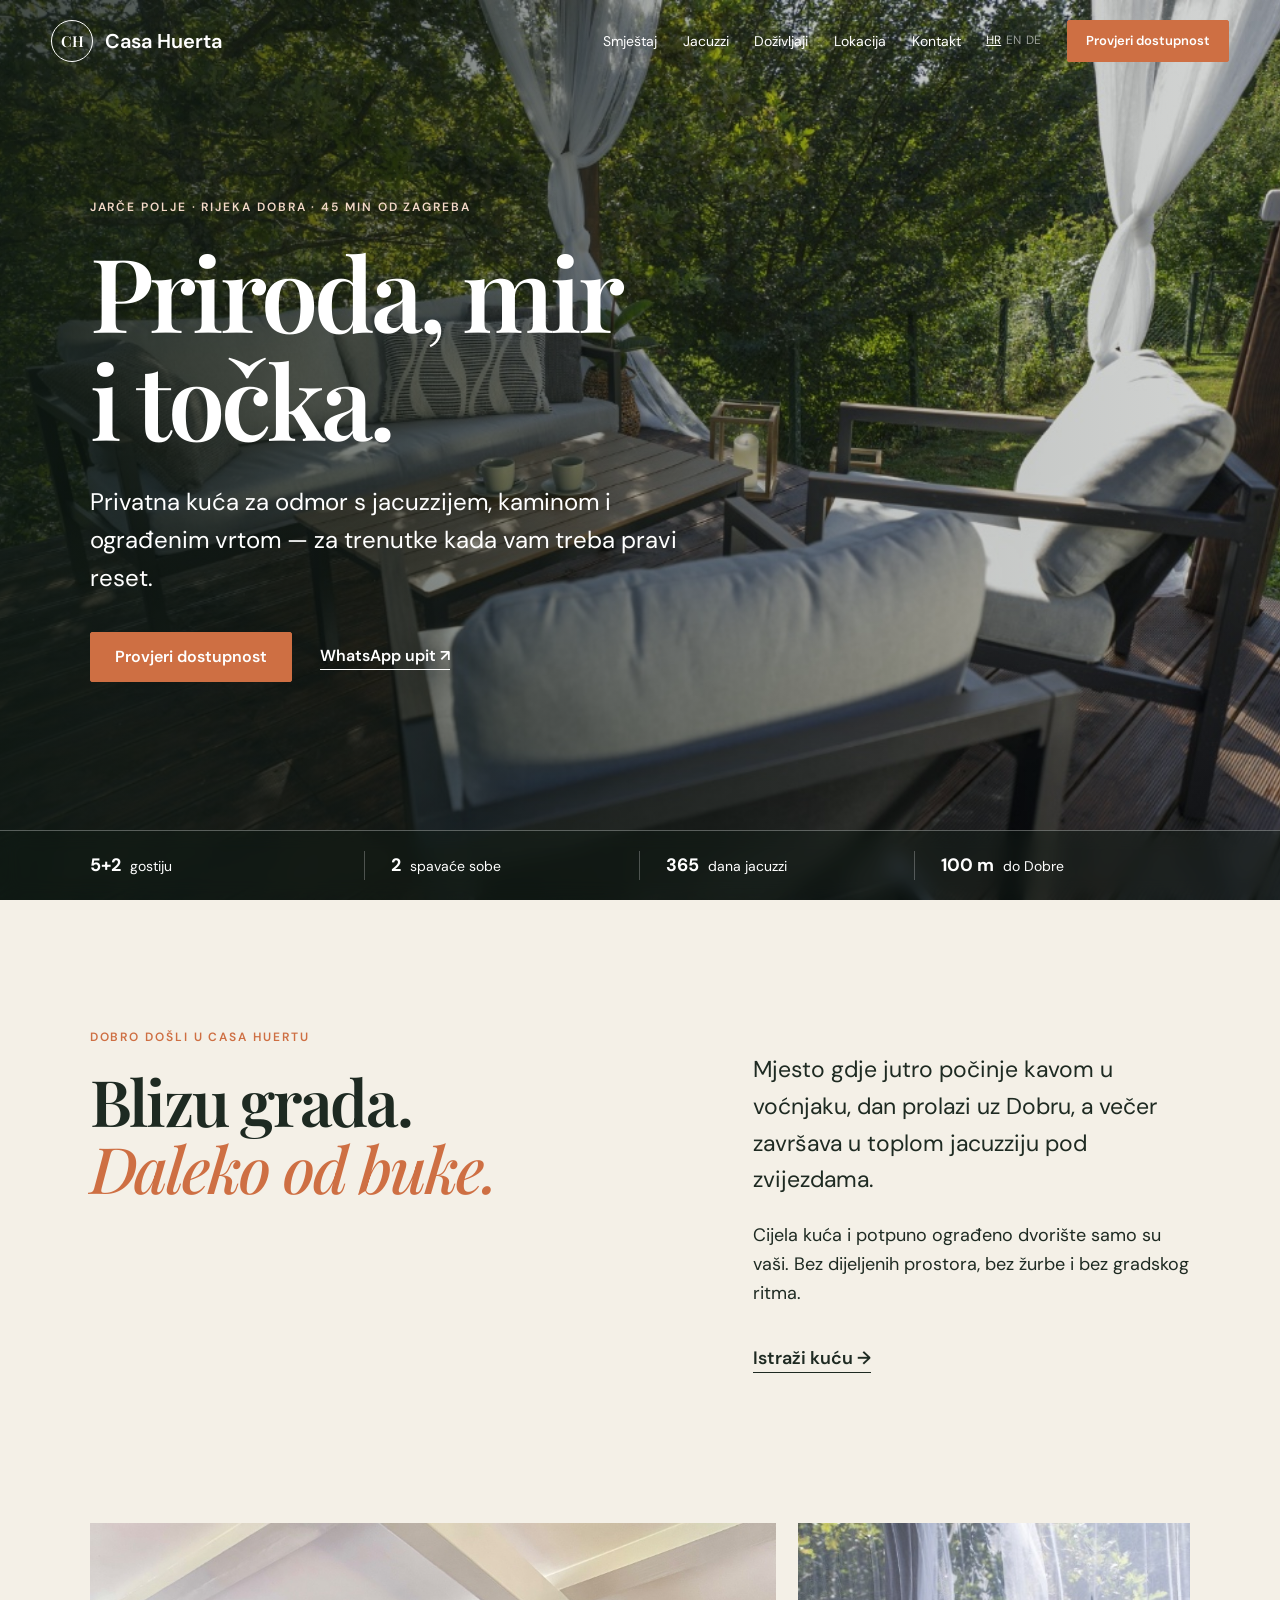
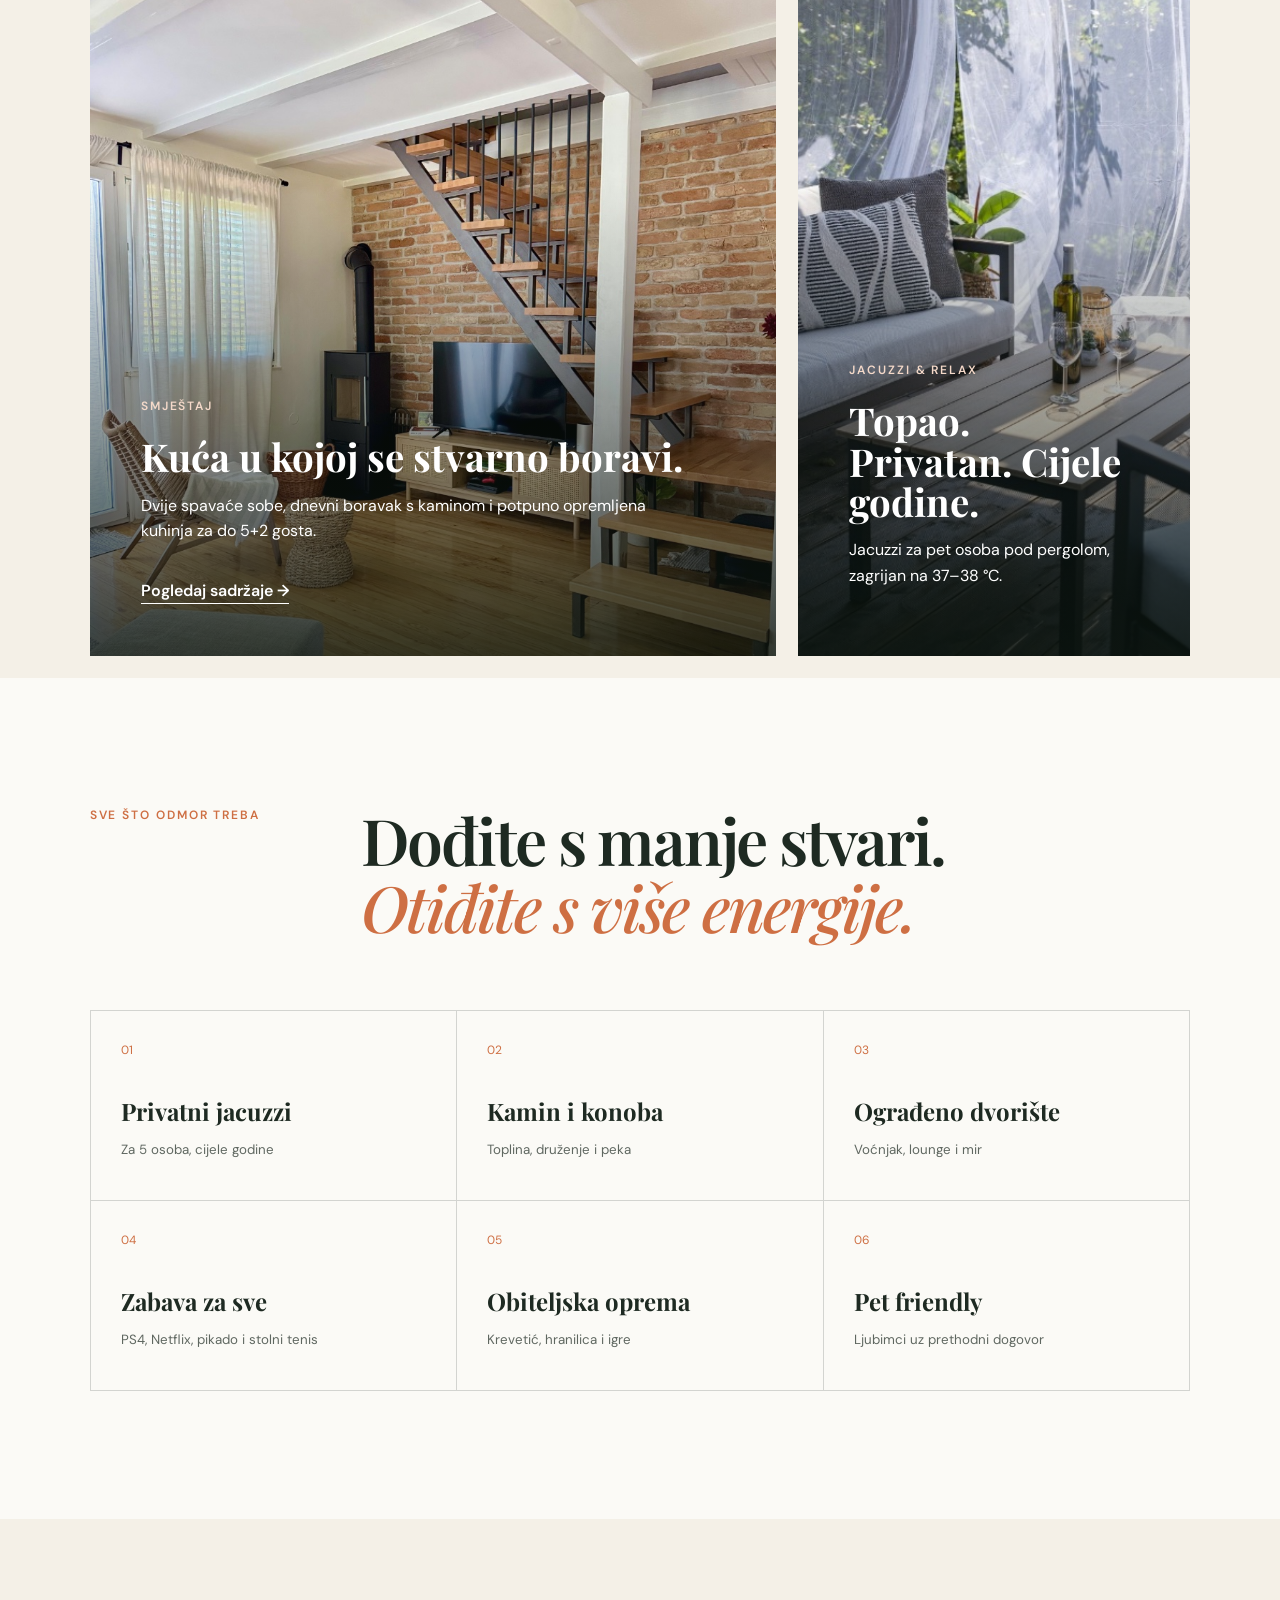
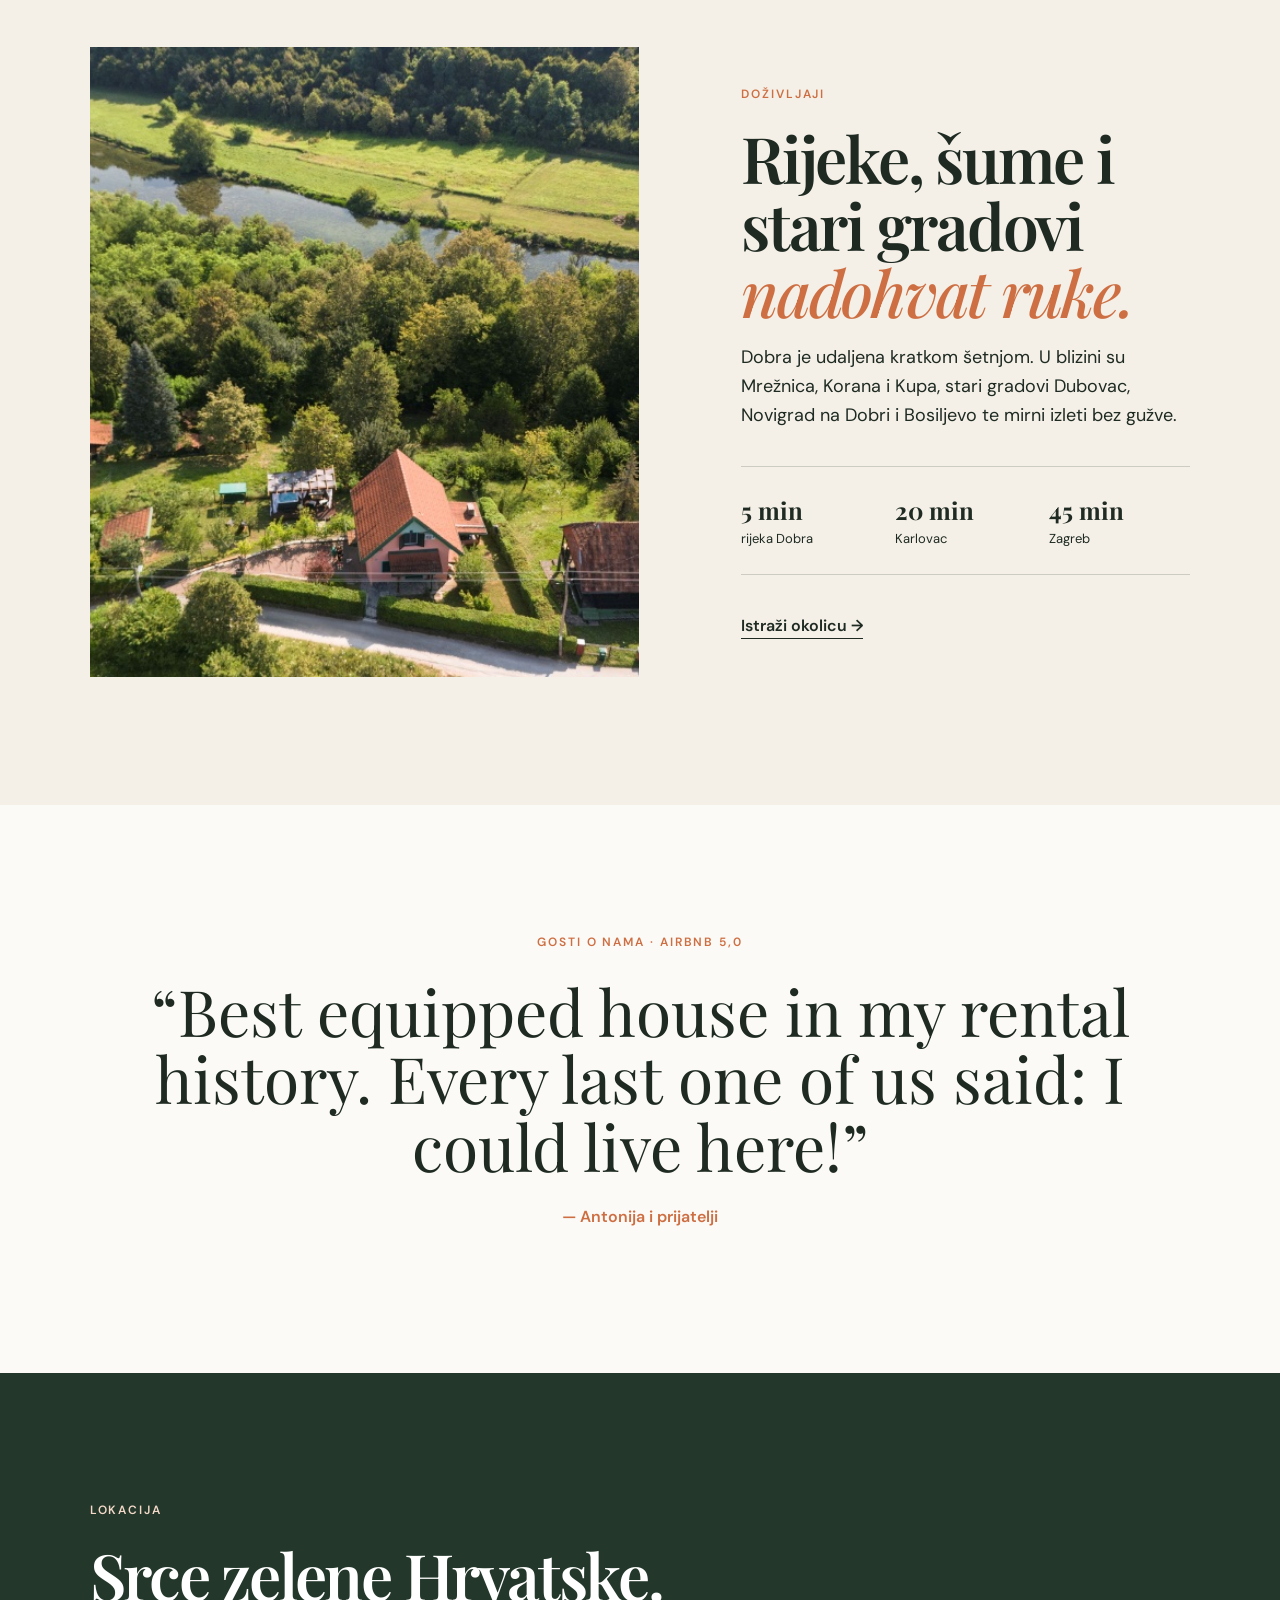
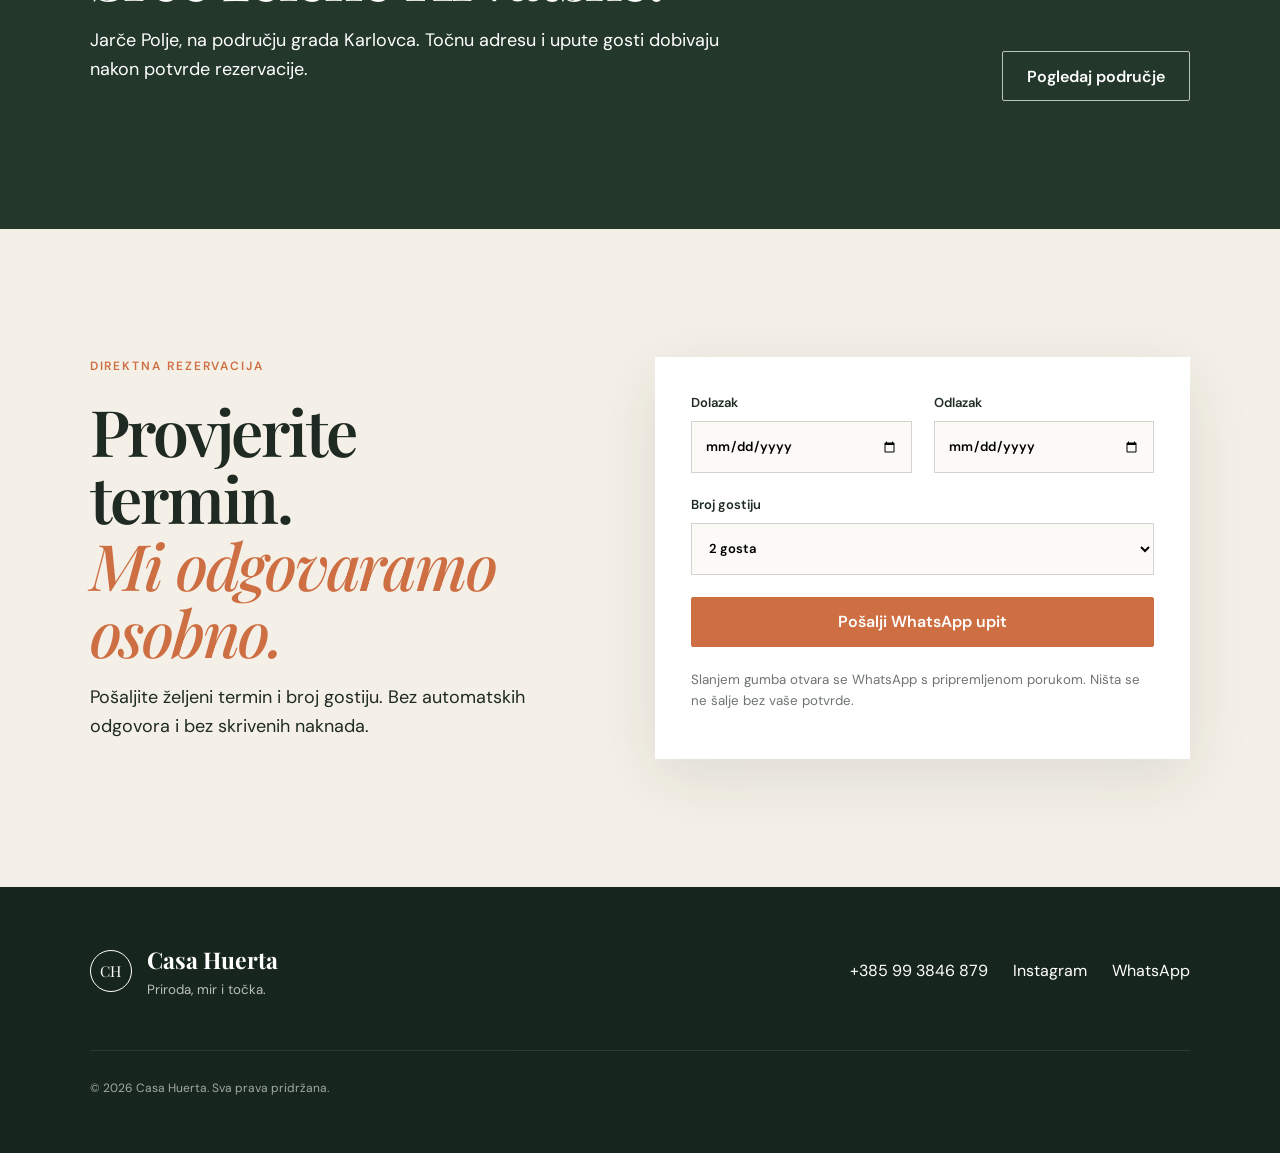
==== index.html @ 92f9a812 "Ispravi poveznice za GitHub Pages" ====
<!doctype html>
<html lang="hr">
  <head>
    <meta charset="UTF-8" />
    <meta name="viewport" content="width=device-width, initial-scale=1.0" />
    <meta
      name="description"
      content="Casa Huerta je privatna kuća za odmor uz rijeku Dobru, s jacuzzijem, kaminom i ograđenim vrtom, samo 45 minuta od Zagreba."
    />
    <title>Casa Huerta | Kuća za odmor uz rijeku Dobru</title>
    <link rel="preconnect" href="https://fonts.googleapis.com" />
    <link rel="preconnect" href="https://fonts.gstatic.com" crossorigin />
    <link
      href="https://fonts.googleapis.com/css2?family=DM+Sans:wght@400;500;600&family=Playfair+Display:ital,wght@0,600;1,500&display=swap"
      rel="stylesheet"
    />
    <link rel="stylesheet" href="styles.css" />
  </head>
  <body>
    <header class="site-header" data-header>
      <a class="brand" href="#top" aria-label="Casa Huerta — početna">
        <span class="brand-mark">CH</span>
        <span class="brand-name">Casa Huerta</span>
      </a>

      <button class="menu-button" type="button" aria-expanded="false" aria-controls="main-nav" data-menu-button>
        <span></span><span></span><span></span>
        <span class="sr-only">Otvori izbornik</span>
      </button>

      <nav class="main-nav" id="main-nav" data-nav>
        <a href="smjestaj/">Smještaj</a>
        <a href="jacuzzi/">Jacuzzi</a>
        <a href="dozivljaji/">Doživljaji</a>
        <a href="lokacija/">Lokacija</a>
        <a href="kontakt/">Kontakt</a>
        <div class="languages" aria-label="Odabir jezika">
          <button class="active" type="button">HR</button>
          <button type="button" title="Engleska verzija u pripremi">EN</button>
          <button type="button" title="Njemačka verzija u pripremi">DE</button>
        </div>
        <a class="button button-small" href="rezervacija/">Provjeri dostupnost</a>
      </nav>
    </header>

    <main id="top">
      <section class="hero">
        <div class="hero-overlay"></div>
        <div class="hero-content">
          <p class="eyebrow light">Jarče Polje · rijeka Dobra · 45 min od Zagreba</p>
          <h1>Priroda, mir<br />i točka.</h1>
          <p class="hero-lead">
            Privatna kuća za odmor s jacuzzijem, kaminom i ograđenim vrtom — za trenutke kada vam treba pravi reset.
          </p>
          <div class="hero-actions">
            <a class="button" href="rezervacija/">Provjeri dostupnost</a>
            <a class="text-link light-link" href="https://wa.me/385993846879" target="_blank" rel="noreferrer">WhatsApp upit ↗</a>
          </div>
        </div>
        <div class="quick-facts" aria-label="Osnovne informacije">
          <span><strong>5+2</strong> gostiju</span>
          <span><strong>2</strong> spavaće sobe</span>
          <span><strong>365</strong> dana jacuzzi</span>
          <span><strong>100 m</strong> do Dobre</span>
        </div>
      </section>

      <section class="intro section">
        <div>
          <p class="eyebrow">Dobro došli u Casa Huertu</p>
          <h2>Blizu grada.<br /><em>Daleko od buke.</em></h2>
        </div>
        <div class="intro-copy">
          <p>
            Mjesto gdje jutro počinje kavom u voćnjaku, dan prolazi uz Dobru, a večer završava u toplom jacuzziju pod zvijezdama.
          </p>
          <p>
            Cijela kuća i potpuno ograđeno dvorište samo su vaši. Bez dijeljenih prostora, bez žurbe i bez gradskog ritma.
          </p>
          <a class="text-link" href="smjestaj/">Istraži kuću →</a>
        </div>
      </section>

      <section class="feature-grid section" id="smjestaj">
        <article class="feature-card feature-card-large">
          <img
            src="assets/images/living-room.jpg"
            alt="Topao dnevni boravak Casa Huerte s kaminom"
          />
          <div class="feature-card-copy">
            <p class="eyebrow light">Smještaj</p>
            <h3>Kuća u kojoj se stvarno boravi.</h3>
            <p>Dvije spavaće sobe, dnevni boravak s kaminom i potpuno opremljena kuhinja za do 5+2 gosta.</p>
            <a class="text-link light-link" href="smjestaj/">Pogledaj sadržaje →</a>
          </div>
        </article>

        <article class="feature-card" id="jacuzzi">
          <img
            src="assets/images/jacuzzi-lounge.jpg"
            alt="Privatni zagrijani jacuzzi u Casa Huerti"
          />
          <div class="feature-card-copy">
            <p class="eyebrow light">Jacuzzi & relax</p>
            <h3>Topao. Privatan. Cijele godine.</h3>
            <p>Jacuzzi za pet osoba pod pergolom, zagrijan na 37–38 °C.</p>
          </div>
        </article>
      </section>

      <section class="amenities section" id="sadrzaji">
        <div class="section-heading">
          <p class="eyebrow">Sve što odmor treba</p>
          <h2>Dođite s manje stvari.<br /><em>Otiđite s više energije.</em></h2>
        </div>
        <div class="amenity-list">
          <div><span>01</span><strong>Privatni jacuzzi</strong><small>Za 5 osoba, cijele godine</small></div>
          <div><span>02</span><strong>Kamin i konoba</strong><small>Toplina, druženje i peka</small></div>
          <div><span>03</span><strong>Ograđeno dvorište</strong><small>Voćnjak, lounge i mir</small></div>
          <div><span>04</span><strong>Zabava za sve</strong><small>PS4, Netflix, pikado i stolni tenis</small></div>
          <div><span>05</span><strong>Obiteljska oprema</strong><small>Krevetić, hranilica i igre</small></div>
          <div><span>06</span><strong>Pet friendly</strong><small>Ljubimci uz prethodni dogovor</small></div>
        </div>
      </section>

      <section class="experience section" id="dozivljaji">
        <div class="experience-image">
          <img
            src="assets/images/aerial-house.jpg"
            alt="Casa Huerta okružena zelenilom iz zraka"
          />
        </div>
        <div class="experience-copy">
          <p class="eyebrow">Doživljaji</p>
          <h2>Rijeke, šume i stari gradovi <em>nadohvat ruke.</em></h2>
          <p>
            Dobra je udaljena kratkom šetnjom. U blizini su Mrežnica, Korana i Kupa, stari gradovi Dubovac, Novigrad na Dobri i Bosiljevo te mirni izleti bez gužve.
          </p>
          <div class="mini-facts">
            <span><strong>5 min</strong> rijeka Dobra</span>
            <span><strong>20 min</strong> Karlovac</span>
            <span><strong>45 min</strong> Zagreb</span>
          </div>
          <a class="text-link" href="dozivljaji/">Istraži okolicu →</a>
        </div>
      </section>

      <section class="testimonial section">
        <p class="eyebrow">Gosti o nama · Airbnb 5,0</p>
        <blockquote>“Best equipped house in my rental history. Every last one of us said: I could live here!”</blockquote>
        <p class="quote-author">— Antonija i prijatelji</p>
      </section>

      <section class="location section" id="lokacija">
        <div>
          <p class="eyebrow light">Lokacija</p>
          <h2>Srce zelene Hrvatske.</h2>
          <p>Jarče Polje, na području grada Karlovca. Točnu adresu i upute gosti dobivaju nakon potvrde rezervacije.</p>
        </div>
        <a class="button button-outline-light" href="https://maps.google.com" target="_blank" rel="noreferrer">Pogledaj područje</a>
      </section>

      <section class="booking section" id="rezervacija">
        <div class="booking-copy">
          <p class="eyebrow">Direktna rezervacija</p>
          <h2>Provjerite termin.<br /><em>Mi odgovaramo osobno.</em></h2>
          <p>Pošaljite željeni termin i broj gostiju. Bez automatskih odgovora i bez skrivenih naknada.</p>
        </div>
        <form class="booking-form" data-booking-form>
          <label>
            Dolazak
            <input type="date" name="arrival" required />
          </label>
          <label>
            Odlazak
            <input type="date" name="departure" required />
          </label>
          <label>
            Broj gostiju
            <select name="guests" required>
              <option value="2">2 gosta</option>
              <option value="3">3 gosta</option>
              <option value="4">4 gosta</option>
              <option value="5">5 gostiju</option>
              <option value="6">6 gostiju</option>
              <option value="7">7 gostiju</option>
            </select>
          </label>
          <button class="button" type="submit">Pošalji WhatsApp upit</button>
          <small>Slanjem gumba otvara se WhatsApp s pripremljenom porukom. Ništa se ne šalje bez vaše potvrde.</small>
        </form>
      </section>
    </main>

    <footer id="kontakt">
      <div class="footer-brand">
        <span class="brand-mark">CH</span>
        <div><strong>Casa Huerta</strong><small>Priroda, mir i točka.</small></div>
      </div>
      <div class="footer-links">
        <a href="tel:+385993846879">+385 99 3846 879</a>
        <a href="https://www.instagram.com/casahuertakarlovac" target="_blank" rel="noreferrer">Instagram</a>
        <a href="https://wa.me/385993846879" target="_blank" rel="noreferrer">WhatsApp</a>
      </div>
      <p>© <span data-year></span> Casa Huerta. Sva prava pridržana.</p>
    </footer>

    <script src="script.js"></script>
  </body>
</html>
---- styles.css ----
:root {
  --ink: #1e2a22;
  --forest: #23382b;
  --forest-dark: #17261d;
  --cream: #f4f0e7;
  --paper: #fbfaf6;
  --terracotta: #ce6f43;
  --line: rgba(30, 42, 34, 0.18);
  --sans: "DM Sans", sans-serif;
  --serif: "Playfair Display", Georgia, serif;
}

* { box-sizing: border-box; }
html { scroll-behavior: smooth; }
body { margin: 0; color: var(--ink); background: var(--paper); font-family: var(--sans); line-height: 1.6; }
img { display: block; width: 100%; }
a { color: inherit; }
button, input, select { font: inherit; }
.sr-only { position: absolute; width: 1px; height: 1px; padding: 0; margin: -1px; overflow: hidden; clip: rect(0,0,0,0); white-space: nowrap; border: 0; }

.site-header {
  position: fixed; inset: 0 0 auto; z-index: 20; display: flex; align-items: center; justify-content: space-between;
  height: 82px; padding: 0 clamp(20px, 4vw, 64px); color: white; transition: .25s ease;
}
.site-header.scrolled { color: var(--ink); background: rgba(251,250,246,.94); backdrop-filter: blur(14px); box-shadow: 0 1px 0 var(--line); }
.brand { display: flex; gap: 12px; align-items: center; text-decoration: none; font-weight: 600; font-size: 20px; }
.brand-mark { display: grid; place-items: center; width: 42px; height: 42px; border: 1px solid currentColor; border-radius: 50%; font-family: var(--serif); font-size: 15px; }
.main-nav { display: flex; align-items: center; gap: clamp(16px, 2vw, 30px); }
.main-nav > a:not(.button) { font-size: 14px; text-decoration: none; }
.languages { display: flex; gap: 5px; }
.languages button { padding: 0; color: inherit; background: transparent; border: 0; opacity: .55; cursor: pointer; font-size: 12px; }
.languages button.active { opacity: 1; text-decoration: underline; }
.menu-button { display: none; padding: 7px; background: transparent; border: 0; }
.menu-button span:not(.sr-only) { display: block; width: 25px; height: 2px; margin: 5px; background: currentColor; }

.button { display: inline-flex; align-items: center; justify-content: center; min-height: 50px; padding: 0 24px; border: 1px solid var(--terracotta); border-radius: 2px; color: white; background: var(--terracotta); text-decoration: none; font-weight: 600; cursor: pointer; transition: .2s ease; }
.button:hover { transform: translateY(-2px); filter: brightness(.94); }
.button-small { min-height: 42px; padding-inline: 18px; font-size: 13px; }
.button-outline-light { border-color: rgba(255,255,255,.7); background: transparent; }
.text-link { display: inline-block; margin-top: 18px; font-weight: 600; text-decoration: none; border-bottom: 1px solid currentColor; }
.light-link { color: white; }
.eyebrow { margin: 0 0 20px; color: var(--terracotta); font-size: 12px; font-weight: 600; letter-spacing: .16em; text-transform: uppercase; }
.eyebrow.light { color: #f4d9c9; }
h1, h2, h3, blockquote { font-family: var(--serif); line-height: 1.05; }
h1 { margin: 0; font-size: clamp(56px, 8vw, 118px); font-weight: 600; letter-spacing: -.04em; }
h2 { margin: 0; font-size: clamp(40px, 5vw, 72px); font-weight: 600; letter-spacing: -.035em; }
h2 em { color: var(--terracotta); font-weight: 500; }
h3 { margin: 0 0 15px; font-size: clamp(30px, 3vw, 48px); }
.section { padding: clamp(80px, 10vw, 150px) clamp(22px, 7vw, 110px); }

.hero { position: relative; min-height: 100svh; display: flex; align-items: center; overflow: hidden; color: white; background: url("assets/images/hero-terrace.jpg") center/cover; }
.hero-overlay { position: absolute; inset: 0; background: linear-gradient(90deg, rgba(14,25,18,.78), rgba(14,25,18,.25) 65%, rgba(14,25,18,.15)); }
.hero-content { position: relative; width: min(900px, 90%); padding: 130px clamp(22px, 7vw, 110px) 150px; }
.hero-lead { max-width: 630px; margin: 30px 0 0; font-size: clamp(18px, 2vw, 24px); }
.hero-actions { display: flex; gap: 28px; align-items: center; margin-top: 34px; }
.hero-actions .text-link { margin-top: 0; }
.quick-facts { position: absolute; right: 0; bottom: 0; left: 0; display: grid; grid-template-columns: repeat(4,1fr); padding: 20px clamp(22px, 7vw, 110px); border-top: 1px solid rgba(255,255,255,.3); background: rgba(16,27,20,.42); backdrop-filter: blur(10px); }
.quick-facts span { padding: 0 26px; border-right: 1px solid rgba(255,255,255,.25); font-size: 14px; }
.quick-facts span:first-child { padding-left: 0; }
.quick-facts span:last-child { border: 0; }
.quick-facts strong { margin-right: 5px; font-size: 18px; }

.intro { display: grid; grid-template-columns: 1.1fr .9fr; gap: 10vw; background: var(--cream); }
.intro-copy { align-self: end; max-width: 590px; font-size: 18px; }
.intro-copy p:first-child { font-size: 23px; }

.feature-grid { display: grid; grid-template-columns: 1.4fr .8fr; gap: 22px; padding-top: 22px; padding-bottom: 22px; background: var(--cream); }
.feature-card { position: relative; min-height: 650px; overflow: hidden; color: white; }
.feature-card img { height: 100%; object-fit: cover; transition: transform .8s ease; }
.feature-card:hover img { transform: scale(1.025); }
.feature-card::after { content: ""; position: absolute; inset: 0; background: linear-gradient(0deg, rgba(12,22,16,.82), transparent 65%); }
.feature-card-copy { position: absolute; z-index: 1; right: 0; bottom: 0; left: 0; padding: clamp(28px, 4vw, 58px); }
.feature-card-copy p:not(.eyebrow) { max-width: 540px; }

.amenities { background: var(--paper); }
.section-heading { display: grid; grid-template-columns: .45fr 1.55fr; gap: 30px; margin-bottom: 70px; }
.amenity-list { display: grid; grid-template-columns: repeat(3,1fr); border-top: 1px solid var(--line); border-left: 1px solid var(--line); }
.amenity-list div { min-height: 190px; padding: 30px; border-right: 1px solid var(--line); border-bottom: 1px solid var(--line); }
.amenity-list span { display: block; margin-bottom: 32px; color: var(--terracotta); font-size: 12px; }
.amenity-list strong, .amenity-list small { display: block; }
.amenity-list strong { margin-bottom: 8px; font-family: var(--serif); font-size: 24px; }
.amenity-list small { opacity: .7; }

.experience { display: grid; grid-template-columns: 1.1fr .9fr; gap: 8vw; align-items: center; background: var(--cream); }
.experience-image img { min-height: 630px; object-fit: cover; }
.experience-copy p:not(.eyebrow) { max-width: 570px; font-size: 18px; }
.mini-facts { display: grid; grid-template-columns: repeat(3,1fr); gap: 12px; margin: 36px 0 20px; padding: 24px 0; border-block: 1px solid var(--line); }
.mini-facts span { font-size: 13px; }
.mini-facts strong { display: block; font-family: var(--serif); font-size: 24px; }

.testimonial { text-align: center; }
blockquote { max-width: 1050px; margin: 25px auto; font-size: clamp(34px, 5vw, 66px); }
.quote-author { color: var(--terracotta); font-weight: 600; }

.location { display: flex; justify-content: space-between; align-items: end; gap: 50px; color: white; background: var(--forest); }
.location p:not(.eyebrow) { max-width: 650px; font-size: 18px; }

.booking { display: grid; grid-template-columns: .9fr 1.1fr; gap: 10vw; background: var(--cream); }
.booking-copy p:not(.eyebrow) { max-width: 530px; font-size: 18px; }
.booking-form { display: grid; grid-template-columns: 1fr 1fr; gap: 22px; align-content: start; padding: 36px; background: white; box-shadow: 0 18px 60px rgba(25,35,29,.1); }
.booking-form label { display: grid; gap: 7px; font-size: 13px; font-weight: 600; }
.booking-form label:nth-child(3), .booking-form .button, .booking-form small { grid-column: 1 / -1; }
.booking-form input, .booking-form select { width: 100%; height: 52px; padding: 0 13px; border: 1px solid var(--line); background: var(--paper); }
.booking-form small { color: rgba(30,42,34,.65); }

footer { display: grid; grid-template-columns: 1fr auto; gap: 50px; padding: 55px clamp(22px, 7vw, 110px); color: white; background: var(--forest-dark); }
.footer-brand { display: flex; gap: 15px; align-items: center; }
.footer-brand strong, .footer-brand small { display: block; }
.footer-brand strong { font-family: var(--serif); font-size: 23px; }
.footer-brand small { opacity: .7; }
.footer-links { display: flex; gap: 25px; align-items: center; }
.footer-links a { text-decoration: none; }
footer > p { grid-column: 1 / -1; margin: 0; padding-top: 28px; border-top: 1px solid rgba(255,255,255,.15); opacity: .6; font-size: 12px; }

@media (max-width: 980px) {
  .menu-button { display: block; color: inherit; }
  .main-nav { position: fixed; inset: 82px 0 auto; display: none; align-items: stretch; padding: 26px; color: var(--ink); background: var(--paper); box-shadow: 0 15px 40px rgba(20,30,23,.15); }
  .main-nav.open { display: grid; }
  .site-header:not(.scrolled):has(.main-nav.open) { color: var(--ink); background: var(--paper); }
  .languages { margin-top: 10px; }
  .feature-grid, .experience, .booking { grid-template-columns: 1fr; }
  .feature-card { min-height: 570px; }
  .experience-copy { padding-top: 10px; }
  .amenity-list { grid-template-columns: repeat(2,1fr); }
}

@media (max-width: 680px) {
  .site-header { height: 72px; padding-inline: 18px; }
  .main-nav { inset-block-start: 72px; }
  .brand-name { font-size: 18px; }
  .brand-mark { width: 37px; height: 37px; }
  .hero { min-height: 820px; align-items: start; }
  .hero-content { width: 100%; padding: 150px 22px 230px; }
  h1 { font-size: clamp(58px, 19vw, 82px); }
  .hero-actions { align-items: flex-start; flex-direction: column; gap: 18px; }
  .quick-facts { grid-template-columns: 1fr 1fr; padding: 18px 22px; gap: 13px 0; }
  .quick-facts span { padding: 0 10px 0 0; border: 0; }
  .intro { grid-template-columns: 1fr; gap: 42px; }
  .feature-grid { padding-inline: 0; gap: 6px; }
  .feature-card { min-height: 520px; }
  .amenity-list { grid-template-columns: 1fr; }
  .section-heading { grid-template-columns: 1fr; }
  .experience-image { margin-inline: -22px; }
  .experience-image img { min-height: 450px; }
  .location { align-items: flex-start; flex-direction: column; }
  .booking-form { grid-template-columns: 1fr; padding: 25px 20px; }
  .booking-form label { grid-column: 1 / -1; }
  footer { grid-template-columns: 1fr; }
  .footer-links { align-items: flex-start; flex-direction: column; gap: 10px; }
}

@media (prefers-reduced-motion: reduce) {
  html { scroll-behavior: auto; }
  *, *::before, *::after { transition-duration: .01ms !important; }
}

/* Unutarnje stranice */
site-header, site-footer { display: block; }
.inner-header { position: fixed; }
.inner-main { padding-top: 82px; }
.inner-hero { position: relative; min-height: 620px; display: flex; align-items: end; overflow: hidden; color: white; background: var(--forest-dark); }
.inner-hero > img { position: absolute; inset: 0; width: 100%; height: 100%; object-fit: cover; }
.inner-hero::after { content: ""; position: absolute; inset: 0; background: linear-gradient(0deg, rgba(14,25,18,.86), rgba(14,25,18,.12) 75%); }
.inner-hero-content { position: relative; z-index: 1; width: min(1100px, 100%); padding: 90px clamp(22px, 7vw, 110px); }
.inner-hero h1 { max-width: 950px; font-size: clamp(48px, 7vw, 96px); }
.inner-hero p:not(.eyebrow) { max-width: 720px; margin: 24px 0 0; font-size: clamp(17px, 2vw, 23px); }
.content-split { display: grid; grid-template-columns: .8fr 1.2fr; gap: 10vw; align-items: start; }
.content-split.reverse { grid-template-columns: 1.1fr .9fr; }
.content-copy { max-width: 700px; font-size: 18px; }
.content-copy h2 { margin-bottom: 32px; }
.content-copy h3 { margin-top: 38px; font-size: 28px; }
.content-image { position: sticky; top: 115px; }
.content-image img { min-height: 570px; object-fit: cover; }
.stats-strip { display: grid; grid-template-columns: repeat(4, 1fr); border-top: 1px solid var(--line); border-left: 1px solid var(--line); }
.stats-strip div { padding: 34px 24px; border-right: 1px solid var(--line); border-bottom: 1px solid var(--line); }
.stats-strip strong, .stats-strip span { display: block; }
.stats-strip strong { font-family: var(--serif); font-size: 35px; }
.stats-strip span { margin-top: 7px; opacity: .68; font-size: 13px; }
.dark-section { color: white; background: var(--forest); }
.dark-section .eyebrow { color: #f4d9c9; }
.feature-list { display: grid; grid-template-columns: repeat(2,1fr); gap: 0; border-top: 1px solid rgba(255,255,255,.2); }
.feature-list article { padding: 34px 34px 34px 0; border-bottom: 1px solid rgba(255,255,255,.2); }
.feature-list article:nth-child(even) { padding-left: 34px; border-left: 1px solid rgba(255,255,255,.2); }
.feature-list h3 { font-size: 27px; }
.feature-list p { margin-bottom: 0; opacity: .78; }
.page-cta { display: flex; justify-content: space-between; align-items: end; gap: 50px; background: var(--cream); }
.page-cta p:not(.eyebrow) { max-width: 680px; font-size: 18px; }
.gallery-grid { display: grid; grid-template-columns: repeat(3,1fr); gap: 10px; padding: 10px; background: var(--paper); }
.gallery-grid figure { margin: 0; min-height: 340px; overflow: hidden; }
.gallery-grid figure:nth-child(1), .gallery-grid figure:nth-child(7) { grid-column: span 2; }
.gallery-grid img { height: 100%; object-fit: cover; transition: transform .6s ease; }
.gallery-grid figure:hover img { transform: scale(1.025); }
.faq-list { max-width: 980px; margin-inline: auto; border-top: 1px solid var(--line); }
.faq-list details { border-bottom: 1px solid var(--line); }
.faq-list summary { padding: 28px 0; cursor: pointer; list-style: none; font-family: var(--serif); font-size: clamp(22px,3vw,31px); }
.faq-list summary::after { content: "+"; float: right; color: var(--terracotta); }
.faq-list details[open] summary::after { content: "–"; }
.faq-list details div { max-width: 760px; padding: 0 0 30px; font-size: 17px; }
.contact-grid { display: grid; grid-template-columns: .8fr 1.2fr; gap: 8vw; }
.contact-options { display: grid; gap: 12px; }
.contact-option { padding: 25px; border: 1px solid var(--line); text-decoration: none; }
.contact-option strong, .contact-option span { display: block; }
.contact-option strong { font-family: var(--serif); font-size: 24px; }
.contact-option span { margin-top: 5px; opacity: .65; }
.booking-page .booking-form { box-shadow: none; border: 1px solid var(--line); }
.policy-note { padding: 22px; border-left: 3px solid var(--terracotta); background: var(--cream); }

@media (max-width: 980px) {
  .inner-main { padding-top: 72px; }
  .inner-hero { min-height: 560px; }
  .content-split, .content-split.reverse, .contact-grid { grid-template-columns: 1fr; }
  .content-image { position: static; }
  .content-image img { min-height: 450px; }
  .stats-strip { grid-template-columns: repeat(2,1fr); }
  .page-cta { align-items: flex-start; flex-direction: column; }
}
@media (max-width: 680px) {
  .inner-hero { min-height: 520px; }
  .inner-hero-content { padding: 70px 22px 55px; }
  .feature-list { grid-template-columns: 1fr; }
  .feature-list article:nth-child(even) { padding-left: 0; border-left: 0; }
  .gallery-grid { grid-template-columns: 1fr 1fr; }
  .gallery-grid figure { min-height: 230px; }
  .gallery-grid figure:nth-child(1), .gallery-grid figure:nth-child(7) { grid-column: span 2; min-height: 360px; }
}
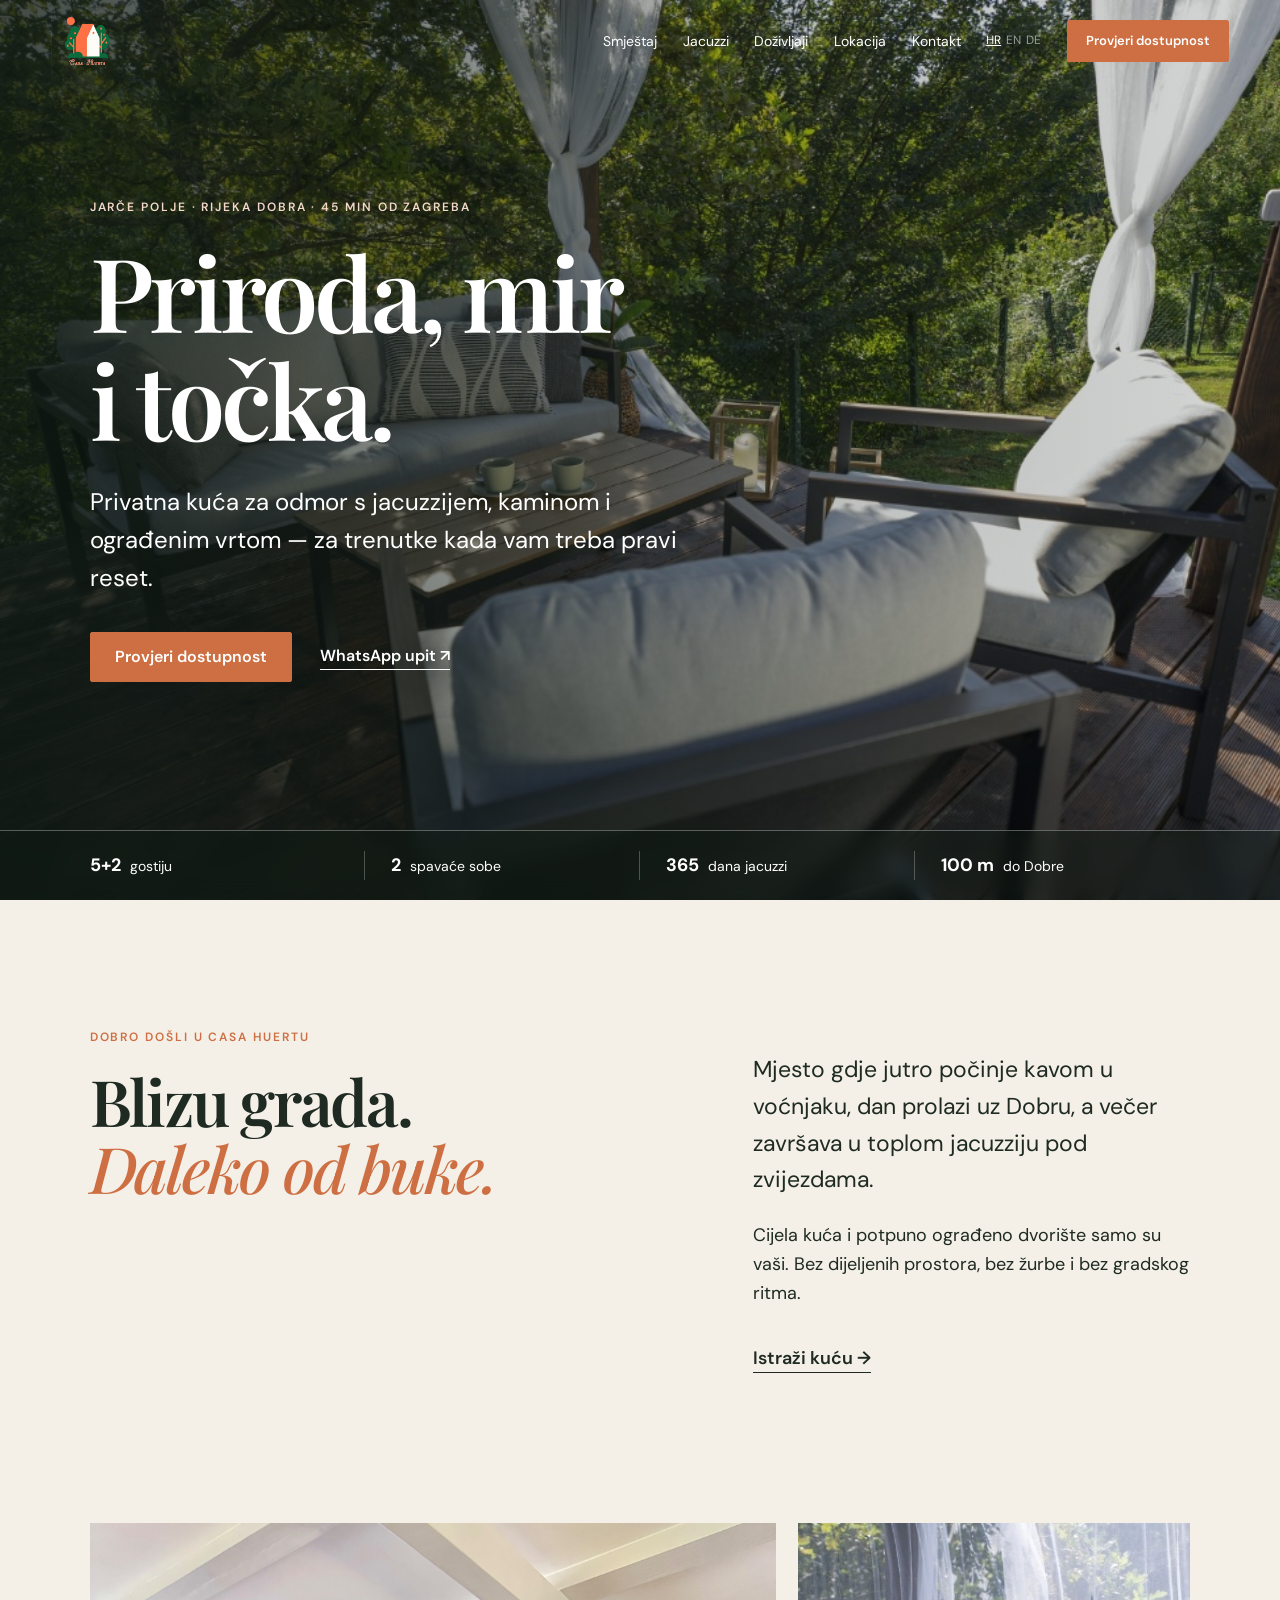
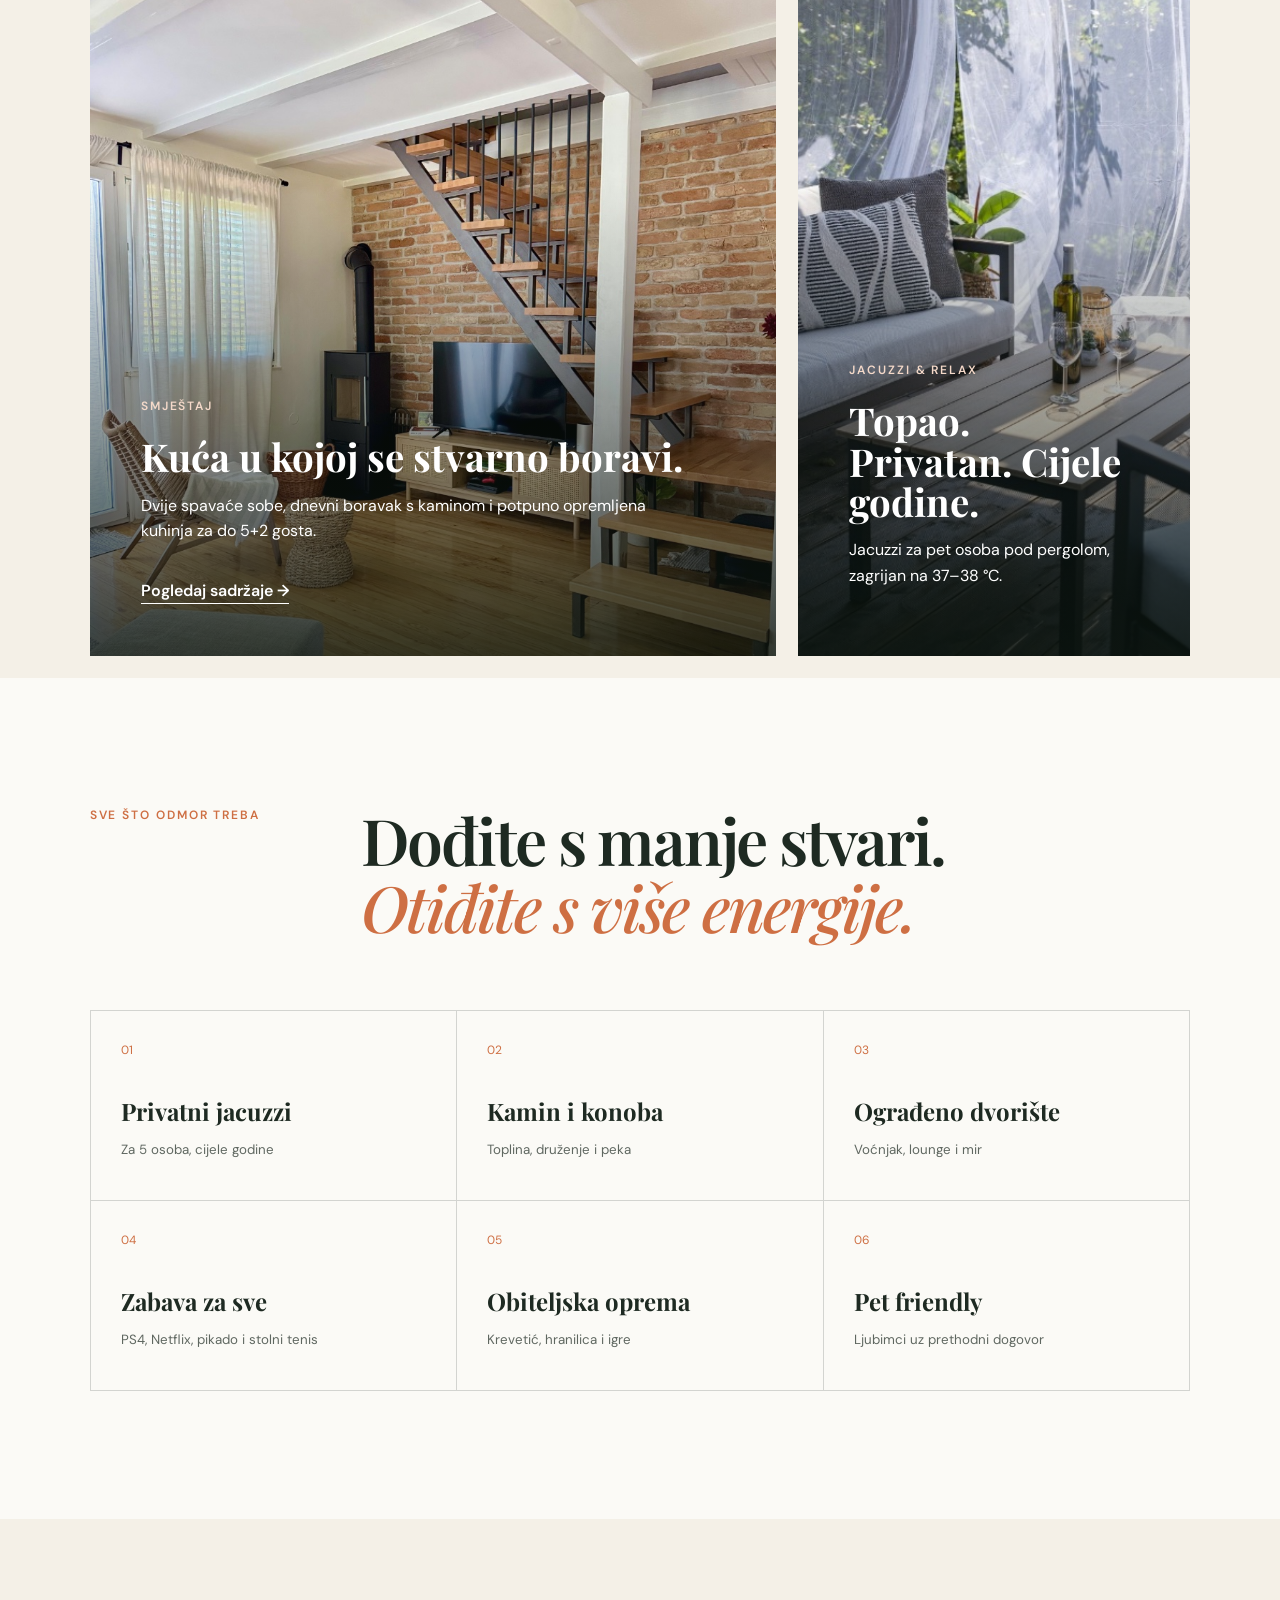
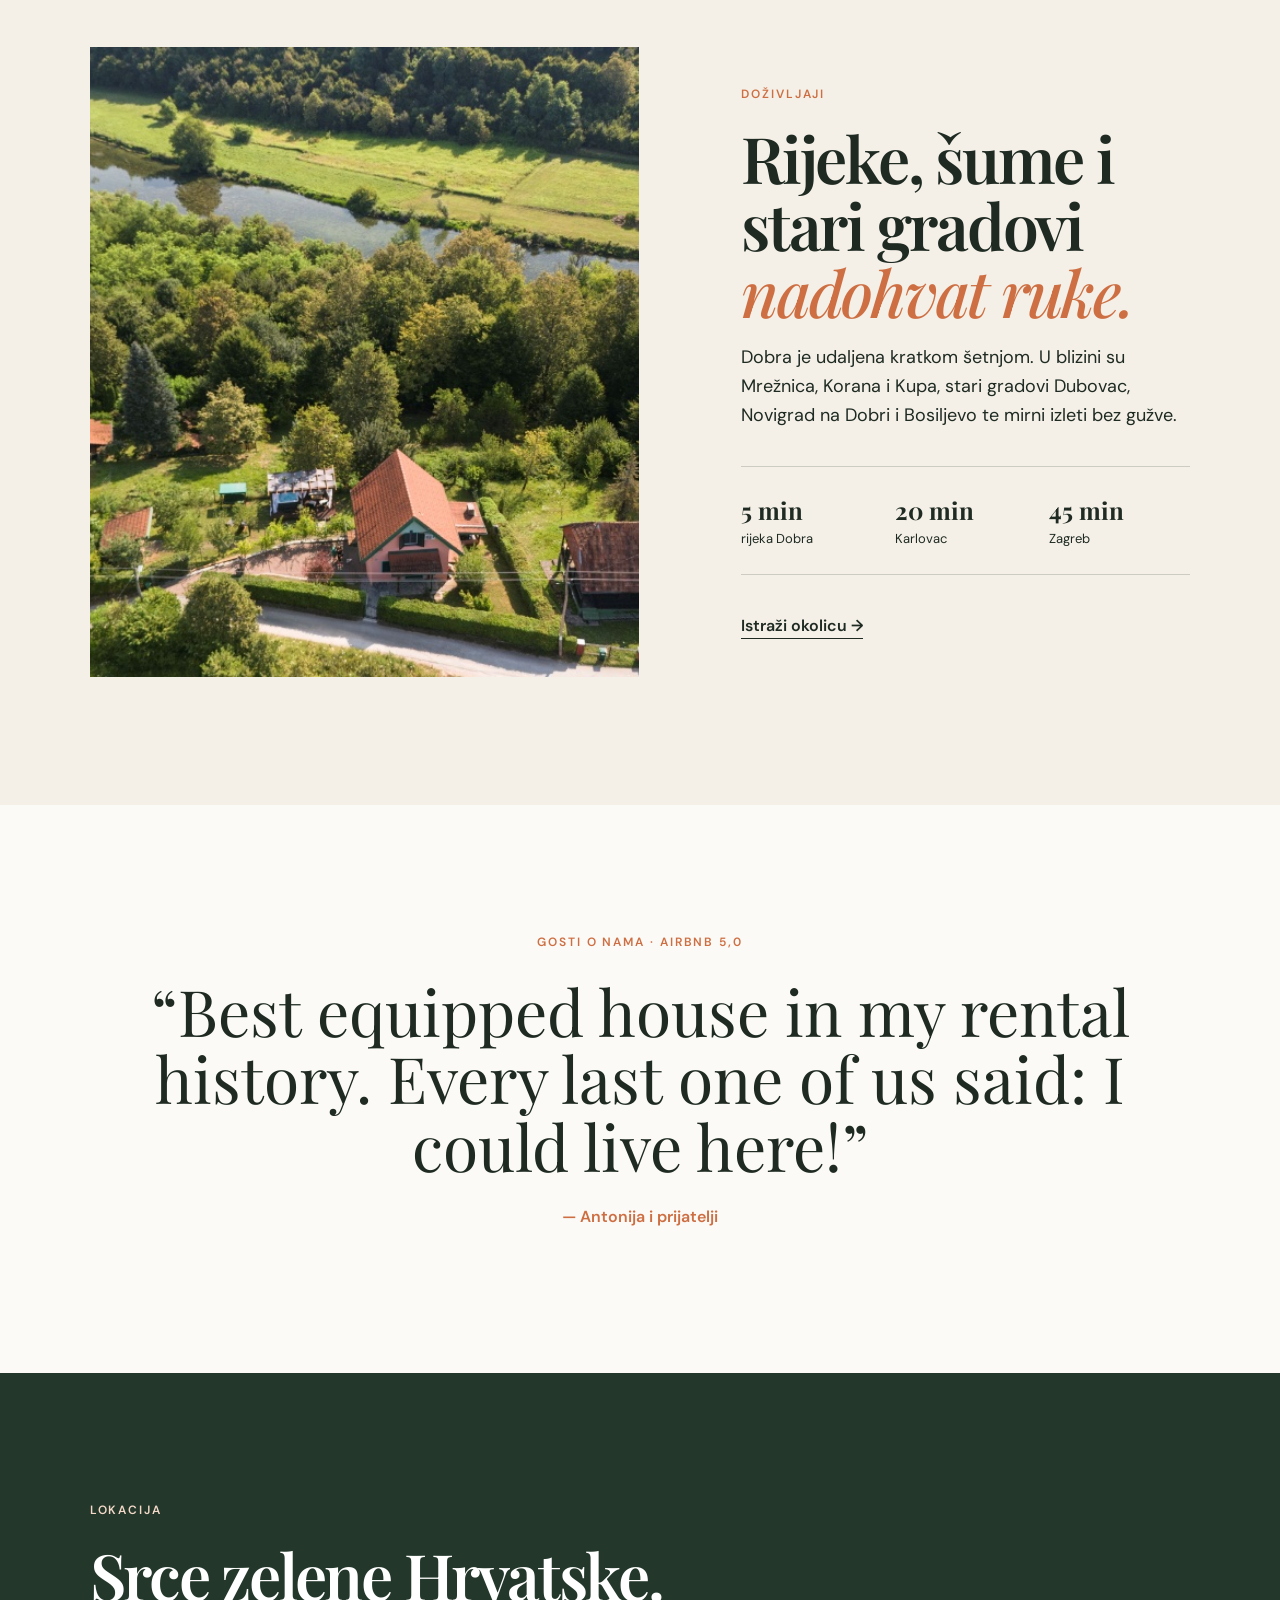
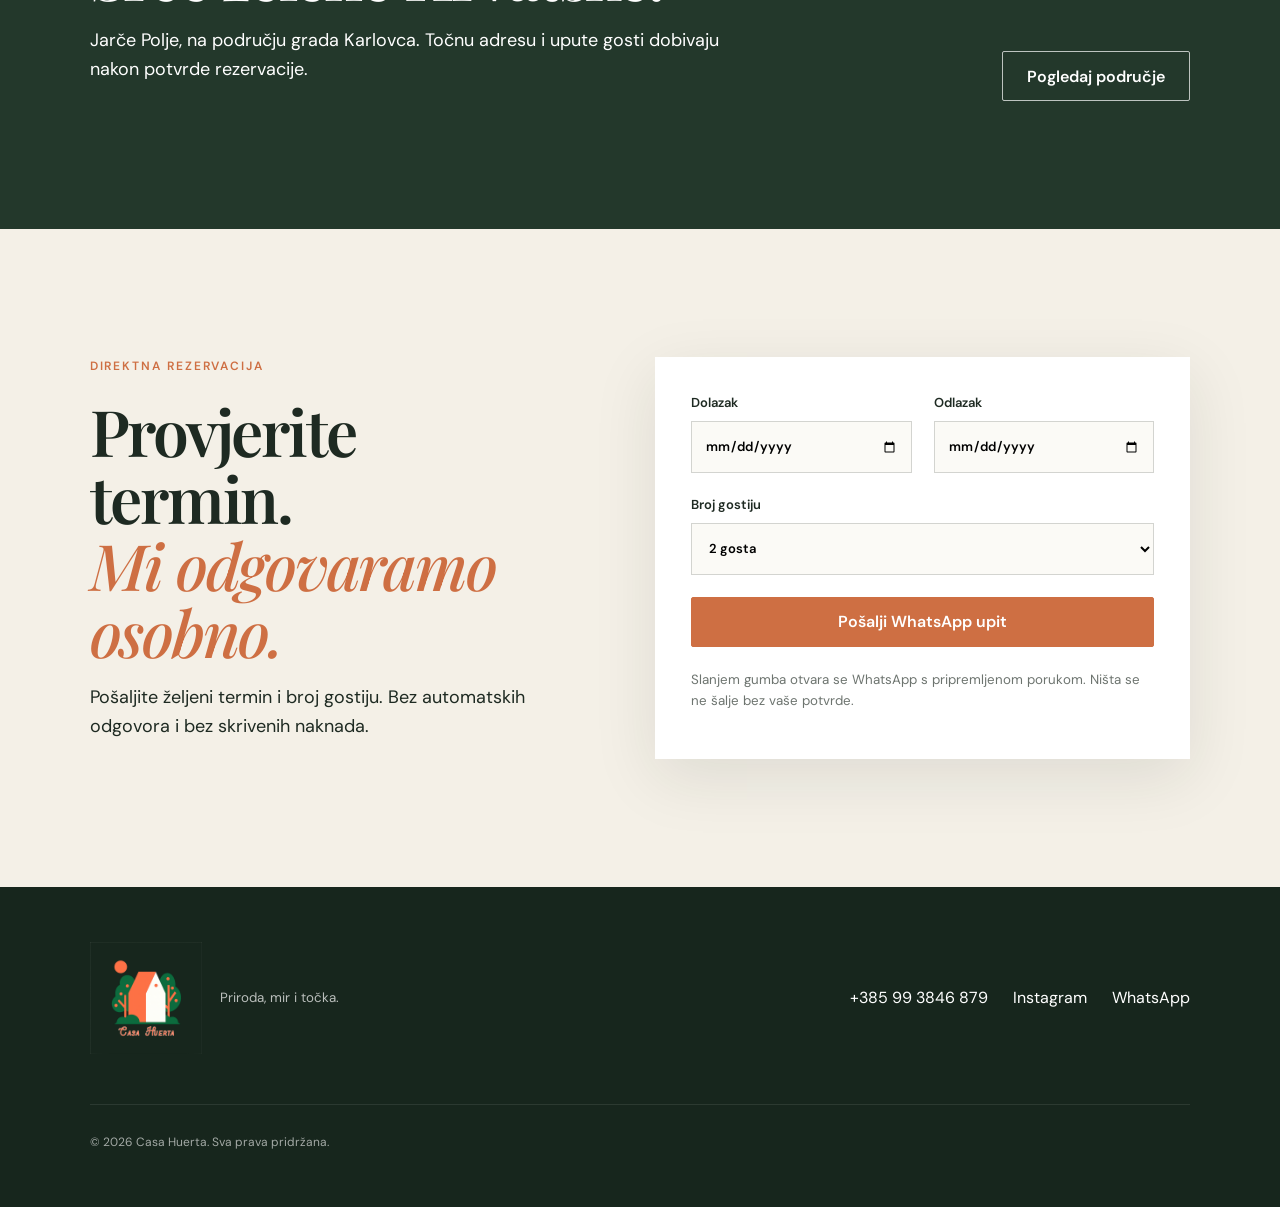
==== commit 60b9fd9a: "Postavi službeni Casa Huerta logo Zamijeni privremeni CH znak službenim logom u zaglavlju i podnožju" ====
--- a/index.html
+++ b/index.html
@@ -8,6 +8,7 @@
       content="Casa Huerta je privatna kuća za odmor uz rijeku Dobru, s jacuzzijem, kaminom i ograđenim vrtom, samo 45 minuta od Zagreba."
     />
     <title>Casa Huerta | Kuća za odmor uz rijeku Dobru</title>
+    <link rel="icon" type="image/png" href="assets/images/logo.png?v=2" />
     <link rel="preconnect" href="https://fonts.googleapis.com" />
     <link rel="preconnect" href="https://fonts.gstatic.com" crossorigin />
     <link
@@ -19,8 +20,7 @@
   <body>
     <header class="site-header" data-header>
       <a class="brand" href="#top" aria-label="Casa Huerta — početna">
-        <span class="brand-mark">CH</span>
-        <span class="brand-name">Casa Huerta</span>
+        <img class="brand-logo" src="assets/images/logo.png?v=2" alt="Casa Huerta" />
       </a>
 
       <button class="menu-button" type="button" aria-expanded="false" aria-controls="main-nav" data-menu-button>
@@ -194,8 +194,8 @@
 
     <footer id="kontakt">
       <div class="footer-brand">
-        <span class="brand-mark">CH</span>
-        <div><strong>Casa Huerta</strong><small>Priroda, mir i točka.</small></div>
+        <img class="footer-logo" src="assets/images/logo.png?v=2" alt="Casa Huerta" />
+        <small>Priroda, mir i točka.</small>
       </div>
       <div class="footer-links">
         <a href="tel:+385993846879">+385 99 3846 879</a>
--- a/styles.css
+++ b/styles.css
@@ -23,8 +23,8 @@
   height: 82px; padding: 0 clamp(20px, 4vw, 64px); color: white; transition: .25s ease;
 }
 .site-header.scrolled { color: var(--ink); background: rgba(251,250,246,.94); backdrop-filter: blur(14px); box-shadow: 0 1px 0 var(--line); }
-.brand { display: flex; gap: 12px; align-items: center; text-decoration: none; font-weight: 600; font-size: 20px; }
-.brand-mark { display: grid; place-items: center; width: 42px; height: 42px; border: 1px solid currentColor; border-radius: 50%; font-family: var(--serif); font-size: 15px; }
+.brand { display: flex; align-items: center; text-decoration: none; }
+.brand-logo { width: 72px; height: 72px; object-fit: contain; }
 .main-nav { display: flex; align-items: center; gap: clamp(16px, 2vw, 30px); }
 .main-nav > a:not(.button) { font-size: 14px; text-decoration: none; }
 .languages { display: flex; gap: 5px; }
@@ -104,9 +104,9 @@
 .booking-form small { color: rgba(30,42,34,.65); }
 
 footer { display: grid; grid-template-columns: 1fr auto; gap: 50px; padding: 55px clamp(22px, 7vw, 110px); color: white; background: var(--forest-dark); }
-.footer-brand { display: flex; gap: 15px; align-items: center; }
-.footer-brand strong, .footer-brand small { display: block; }
-.footer-brand strong { font-family: var(--serif); font-size: 23px; }
+.footer-brand { display: flex; gap: 18px; align-items: center; }
+.footer-logo { width: 112px; height: 112px; object-fit: contain; }
+.footer-brand small { display: block; }
 .footer-brand small { opacity: .7; }
 .footer-links { display: flex; gap: 25px; align-items: center; }
 .footer-links a { text-decoration: none; }
@@ -127,8 +127,7 @@
 @media (max-width: 680px) {
   .site-header { height: 72px; padding-inline: 18px; }
   .main-nav { inset-block-start: 72px; }
-  .brand-name { font-size: 18px; }
-  .brand-mark { width: 37px; height: 37px; }
+  .brand-logo { width: 62px; height: 62px; }
   .hero { min-height: 820px; align-items: start; }
   .hero-content { width: 100%; padding: 150px 22px 230px; }
   h1 { font-size: clamp(58px, 19vw, 82px); }
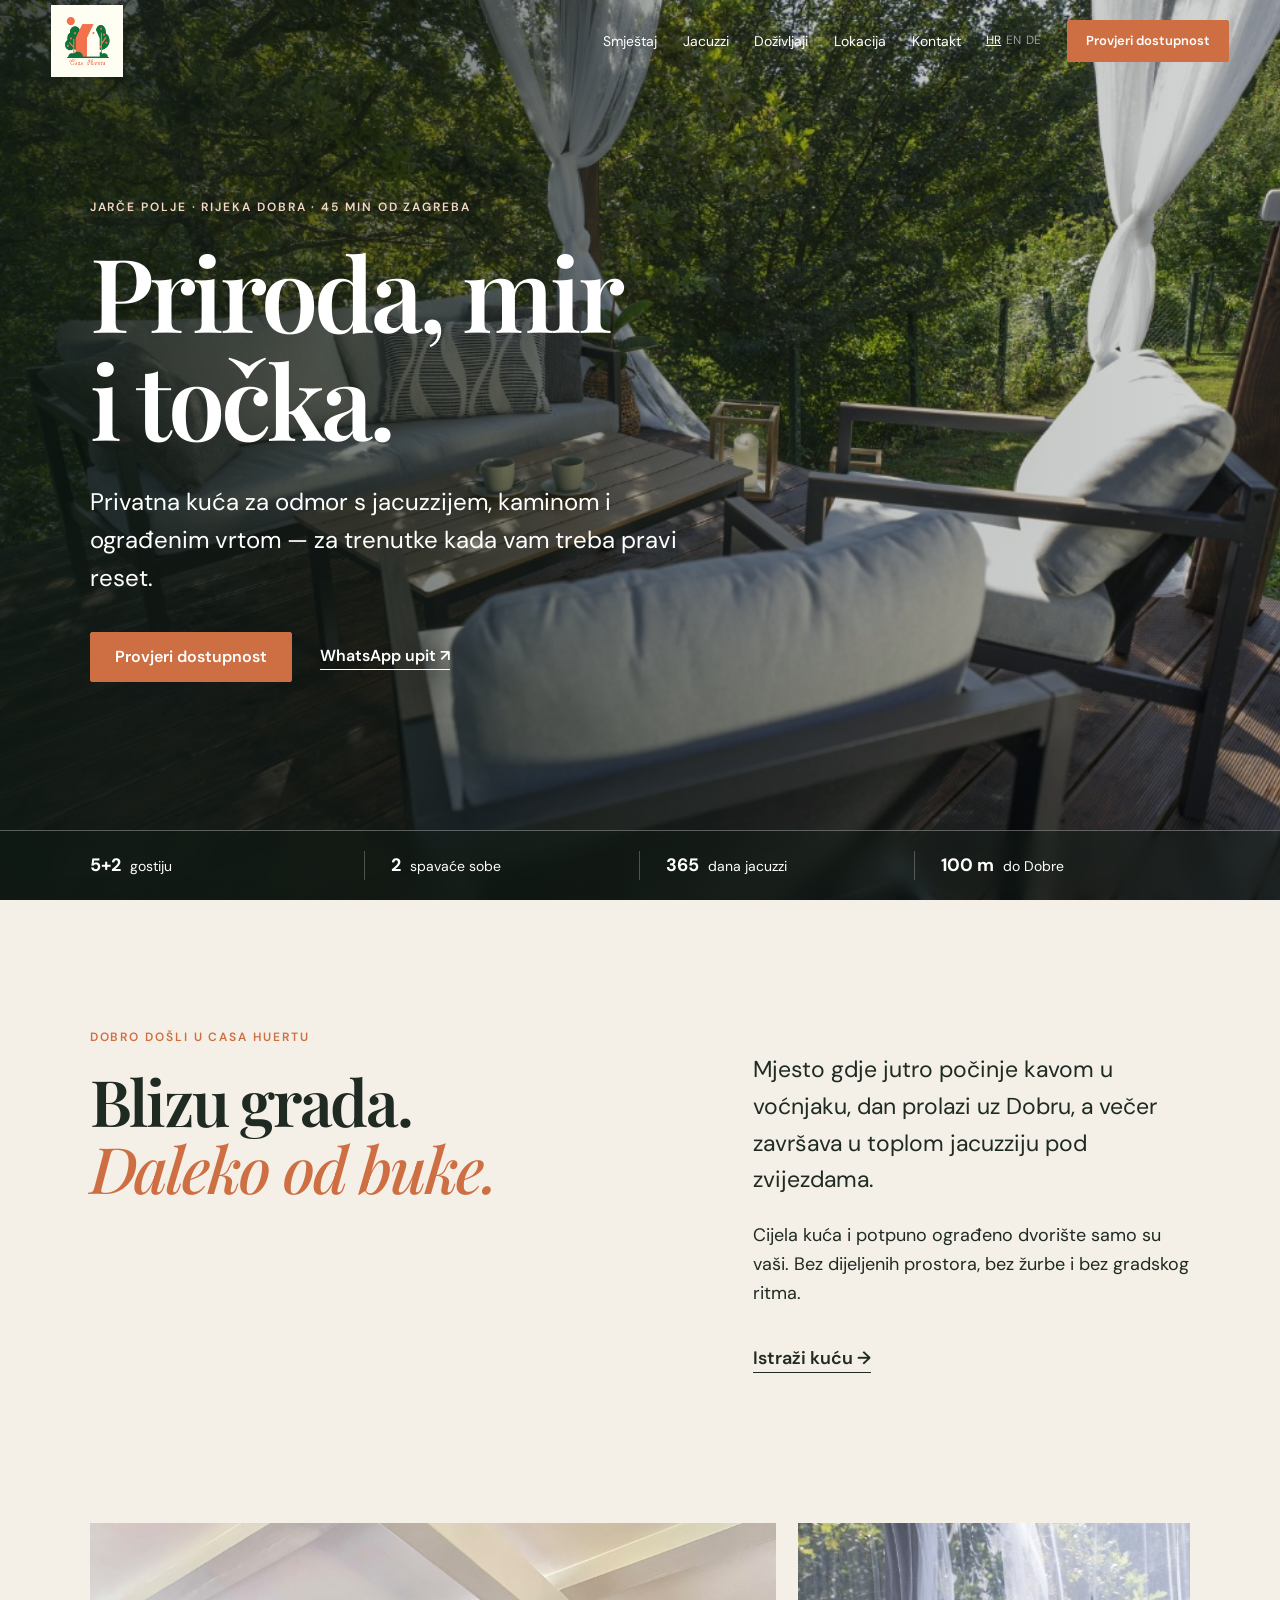
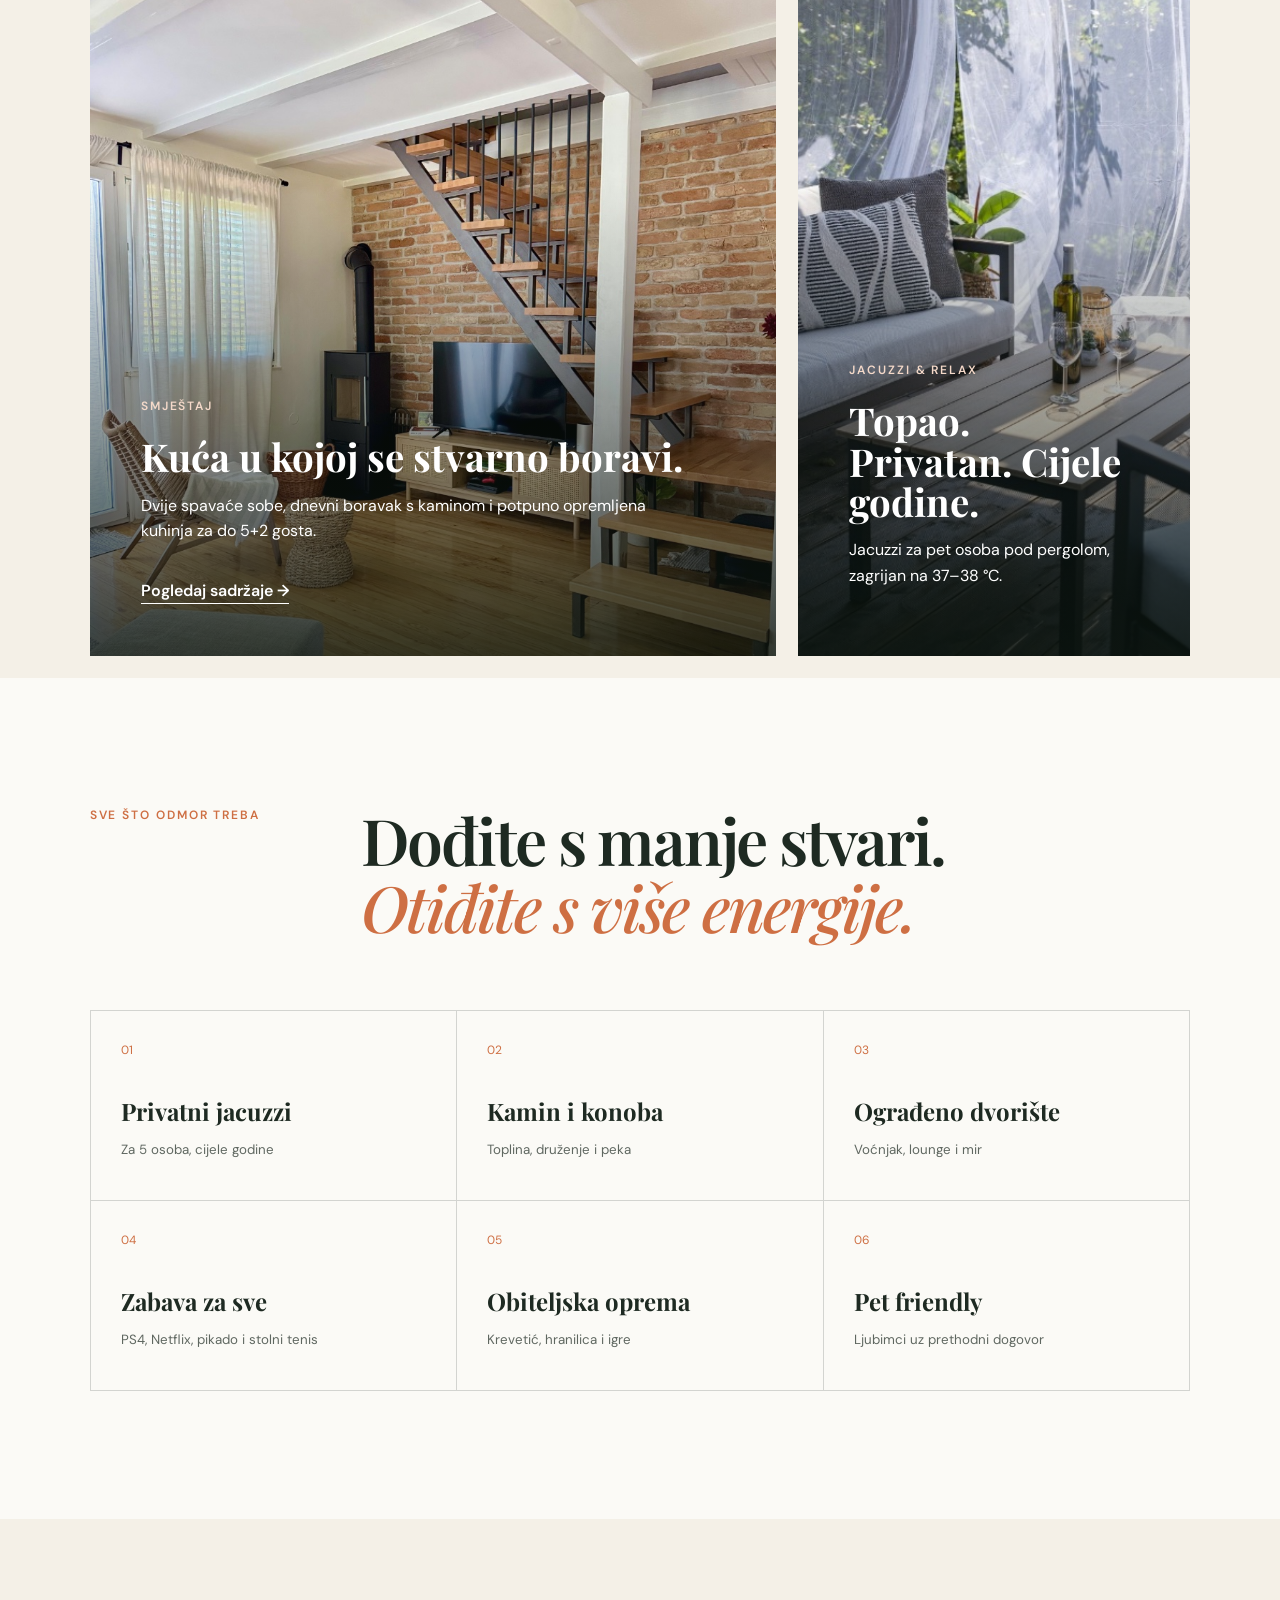
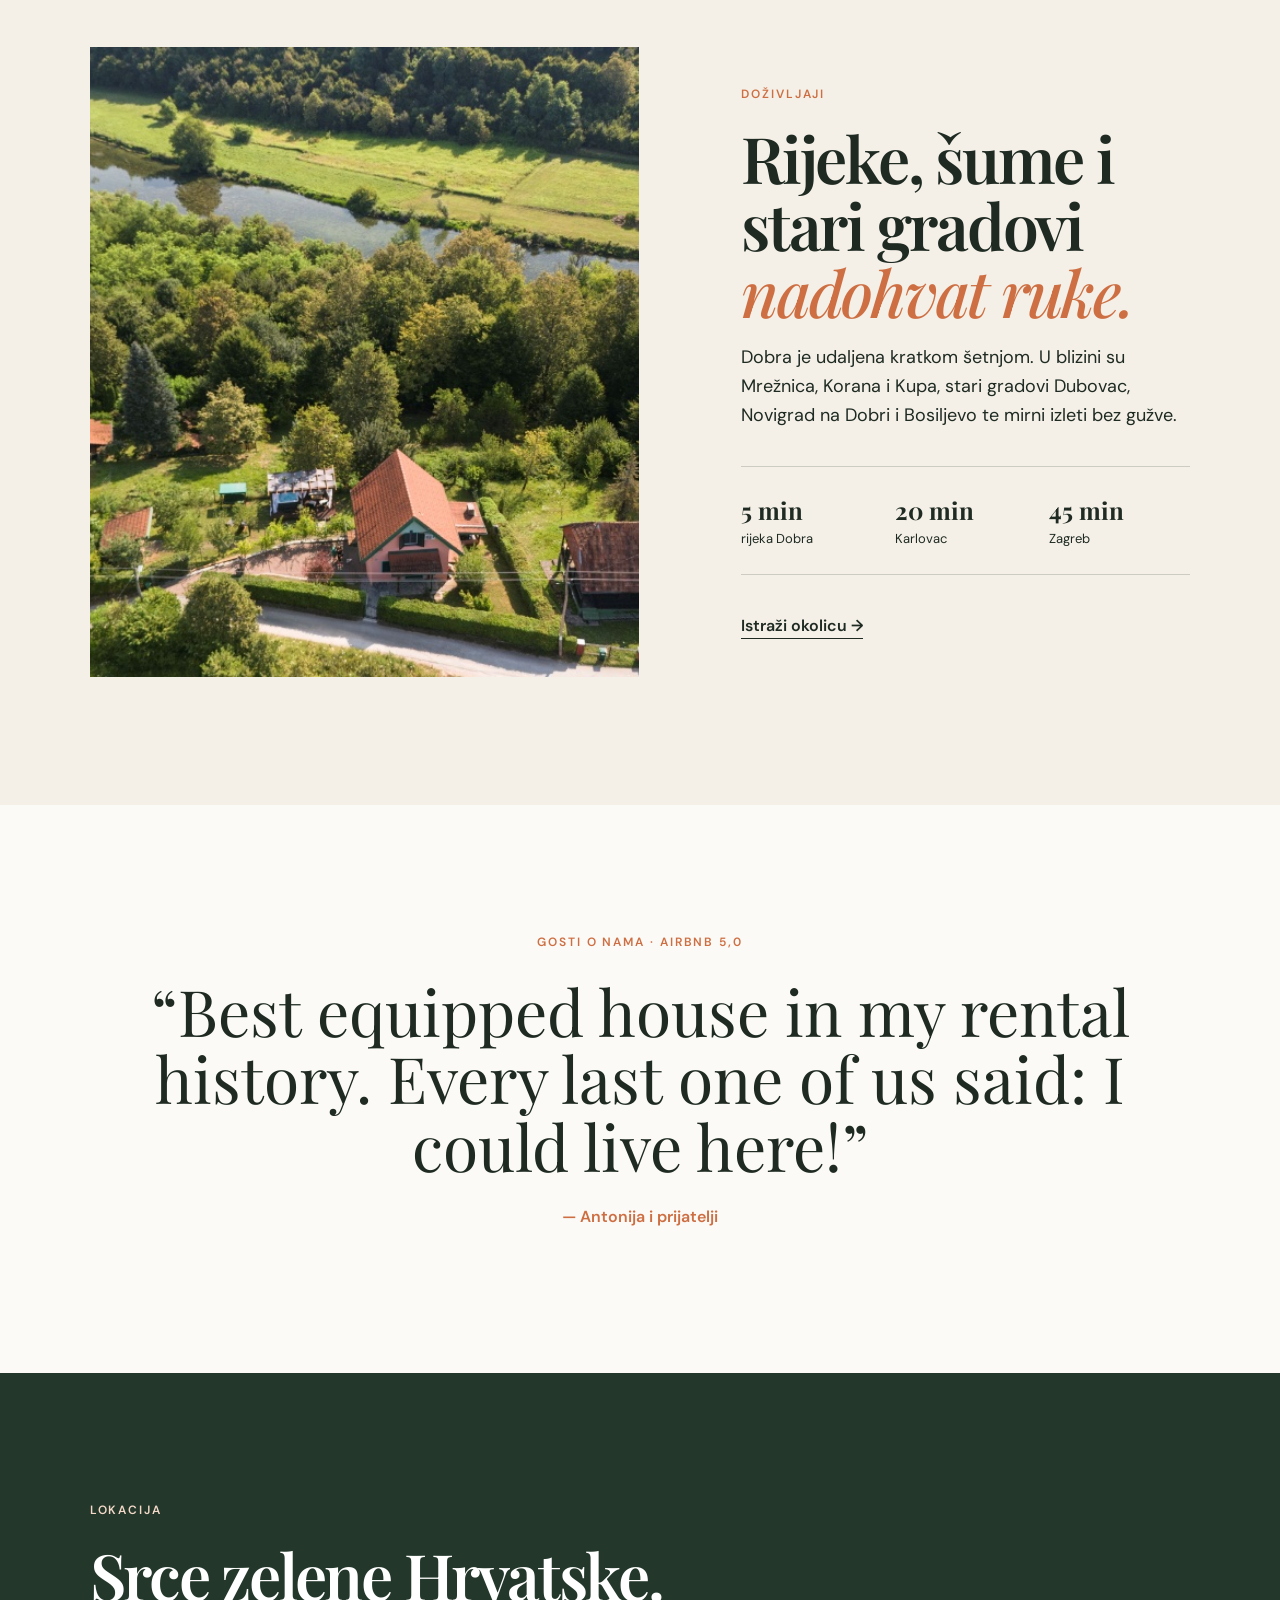
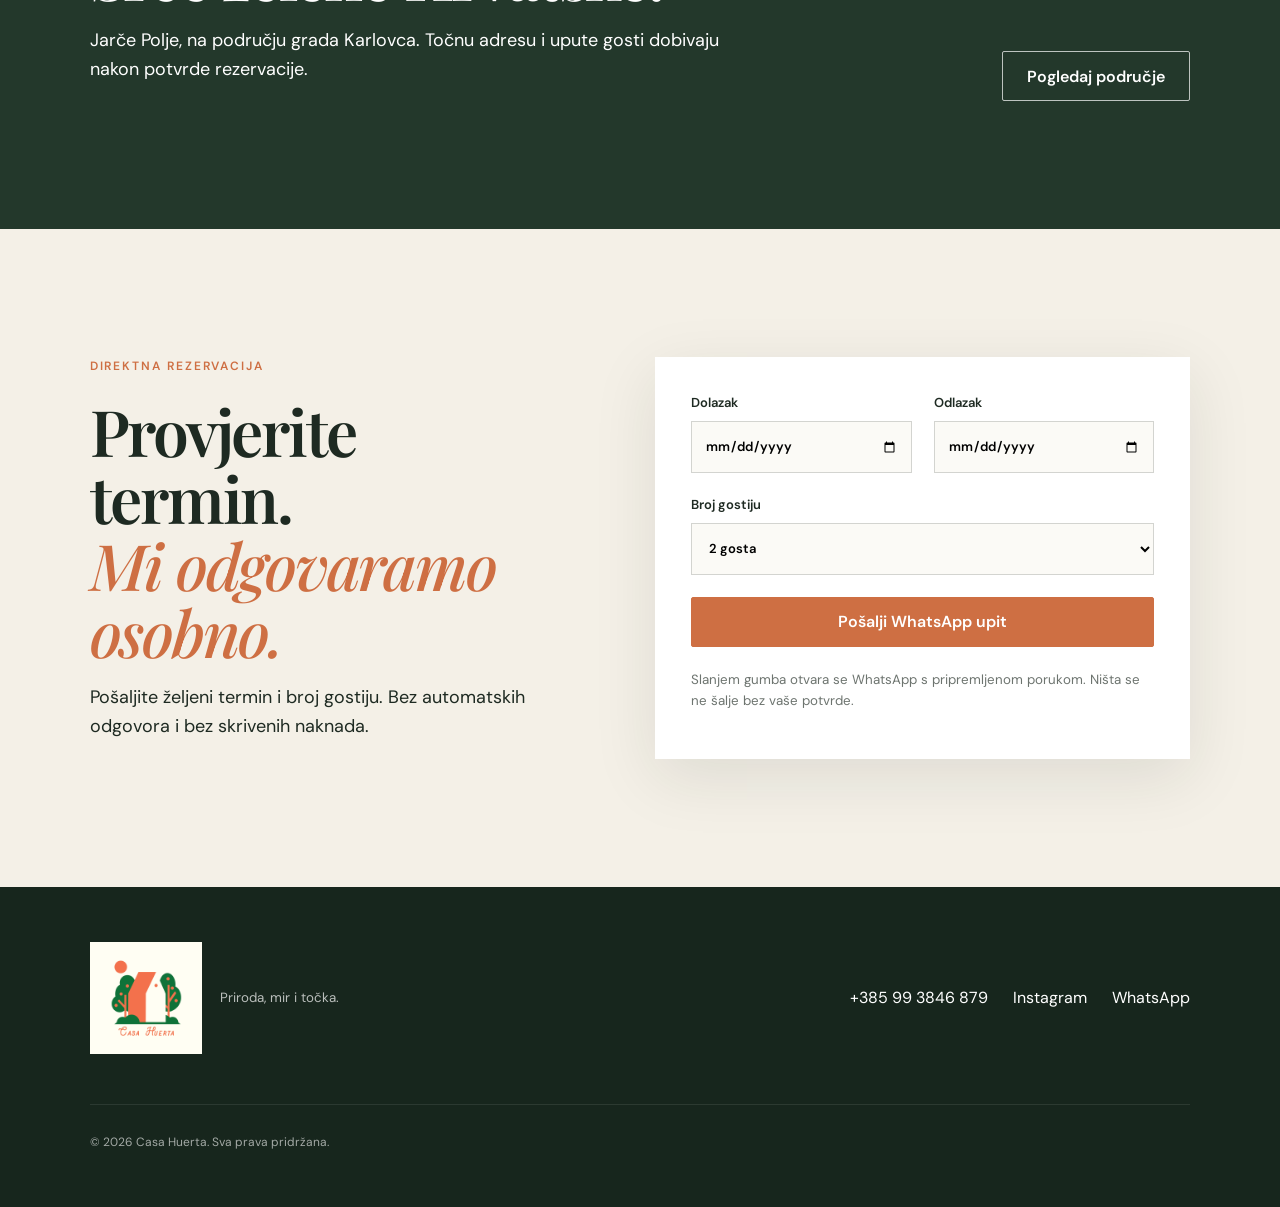
==== commit cf355caa: "Pripremi transparentni logo Osvježi poveznice loga i favicona radi nove transparentne PNG verzije." ====
--- a/index.html
+++ b/index.html
@@ -8,7 +8,7 @@
       content="Casa Huerta je privatna kuća za odmor uz rijeku Dobru, s jacuzzijem, kaminom i ograđenim vrtom, samo 45 minuta od Zagreba."
     />
     <title>Casa Huerta | Kuća za odmor uz rijeku Dobru</title>
-    <link rel="icon" type="image/png" href="assets/images/logo.png?v=2" />
+    <link rel="icon" type="image/png" href="assets/images/logo.png?v=3" />
     <link rel="preconnect" href="https://fonts.googleapis.com" />
     <link rel="preconnect" href="https://fonts.gstatic.com" crossorigin />
     <link
@@ -20,7 +20,7 @@
   <body>
     <header class="site-header" data-header>
       <a class="brand" href="#top" aria-label="Casa Huerta — početna">
-        <img class="brand-logo" src="assets/images/logo.png?v=2" alt="Casa Huerta" />
+        <img class="brand-logo" src="assets/images/logo.png?v=3" alt="Casa Huerta" />
       </a>
 
       <button class="menu-button" type="button" aria-expanded="false" aria-controls="main-nav" data-menu-button>
@@ -194,7 +194,7 @@
 
     <footer id="kontakt">
       <div class="footer-brand">
-        <img class="footer-logo" src="assets/images/logo.png?v=2" alt="Casa Huerta" />
+        <img class="footer-logo" src="assets/images/logo.png?v=3" alt="Casa Huerta" />
         <small>Priroda, mir i točka.</small>
       </div>
       <div class="footer-links">
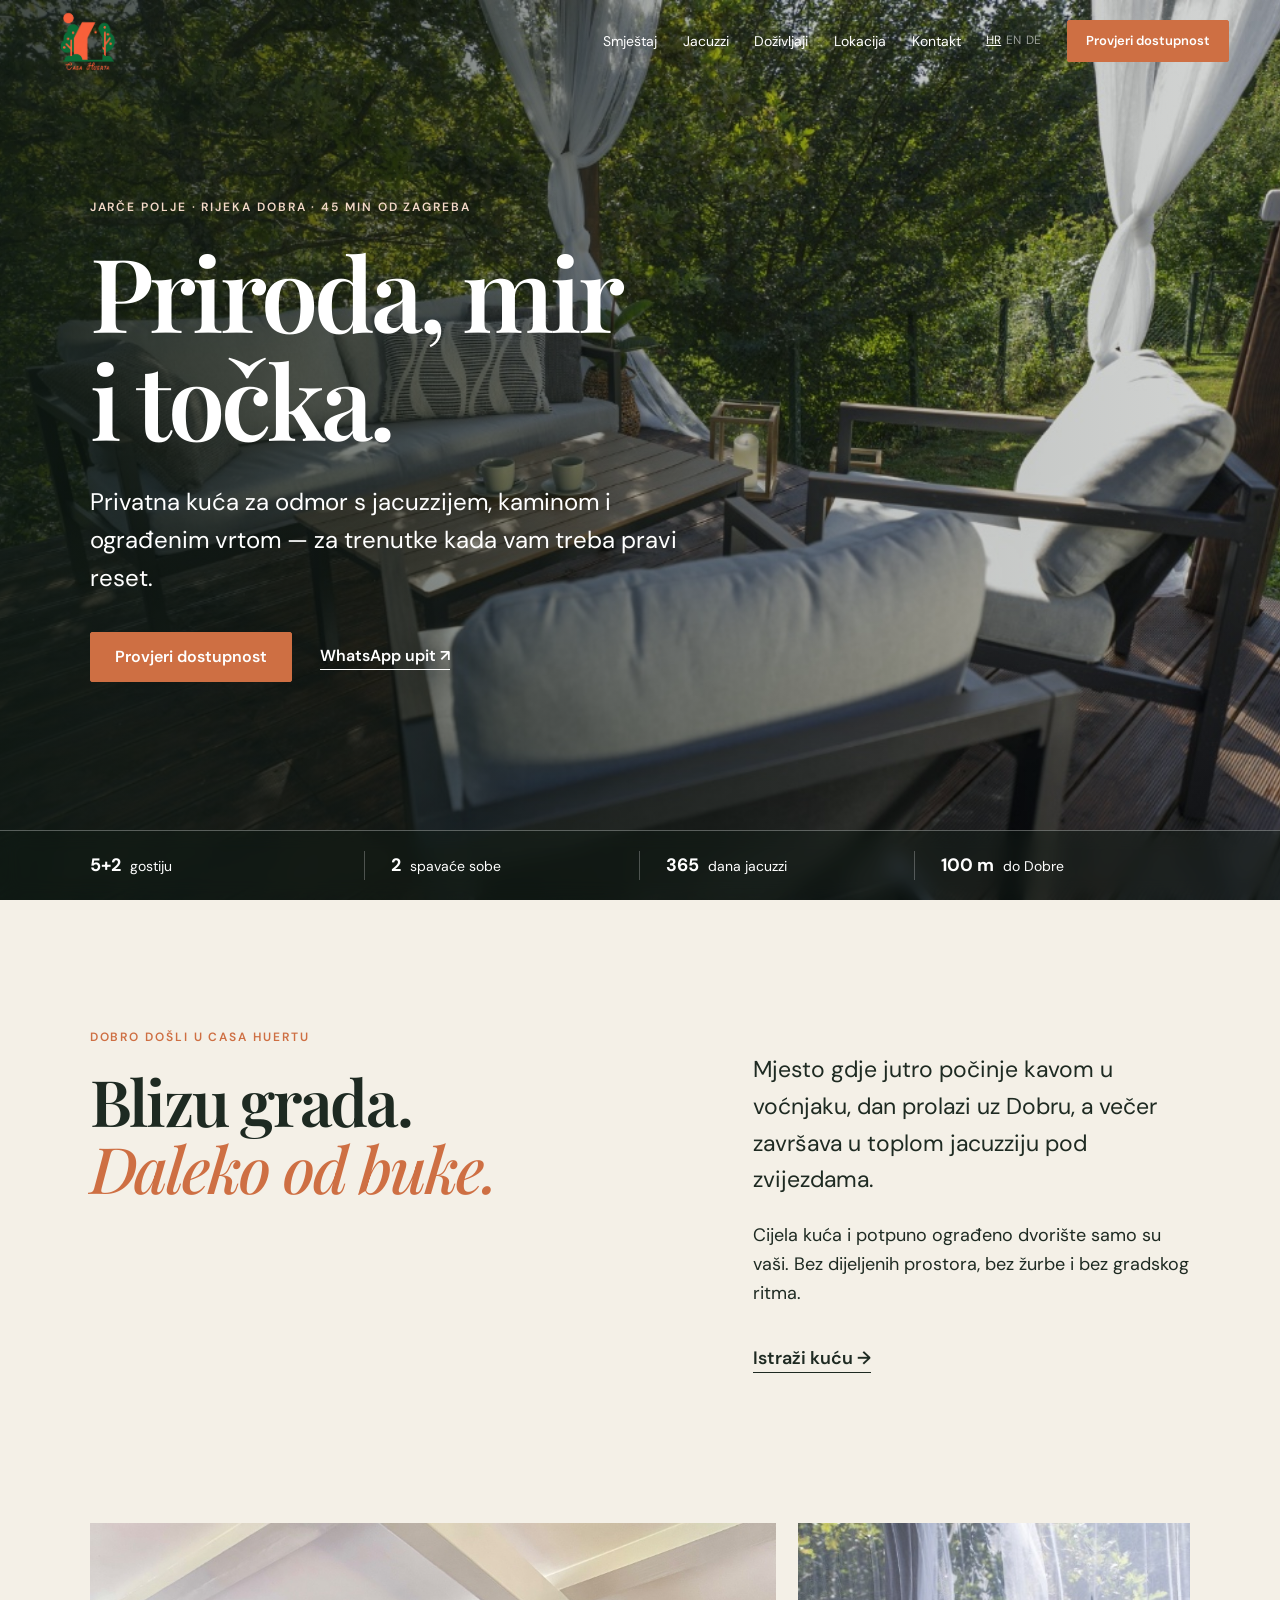
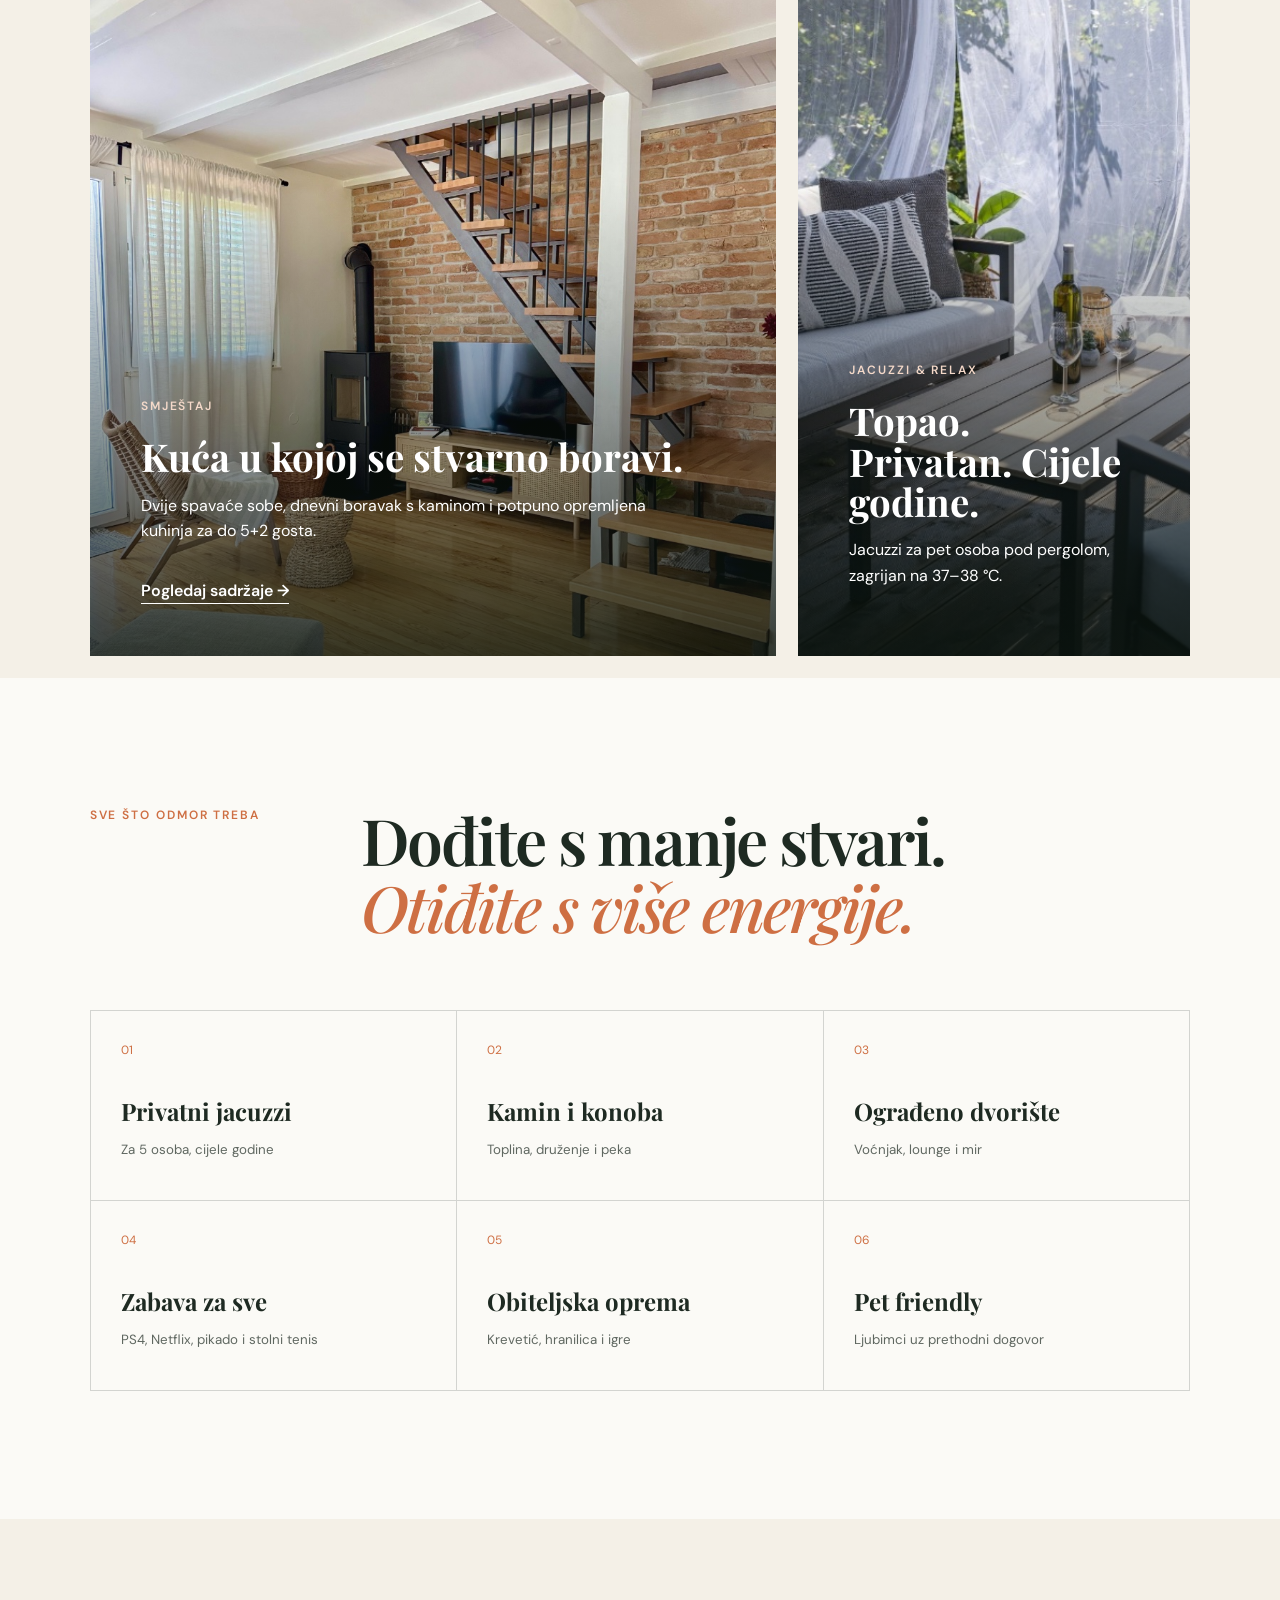
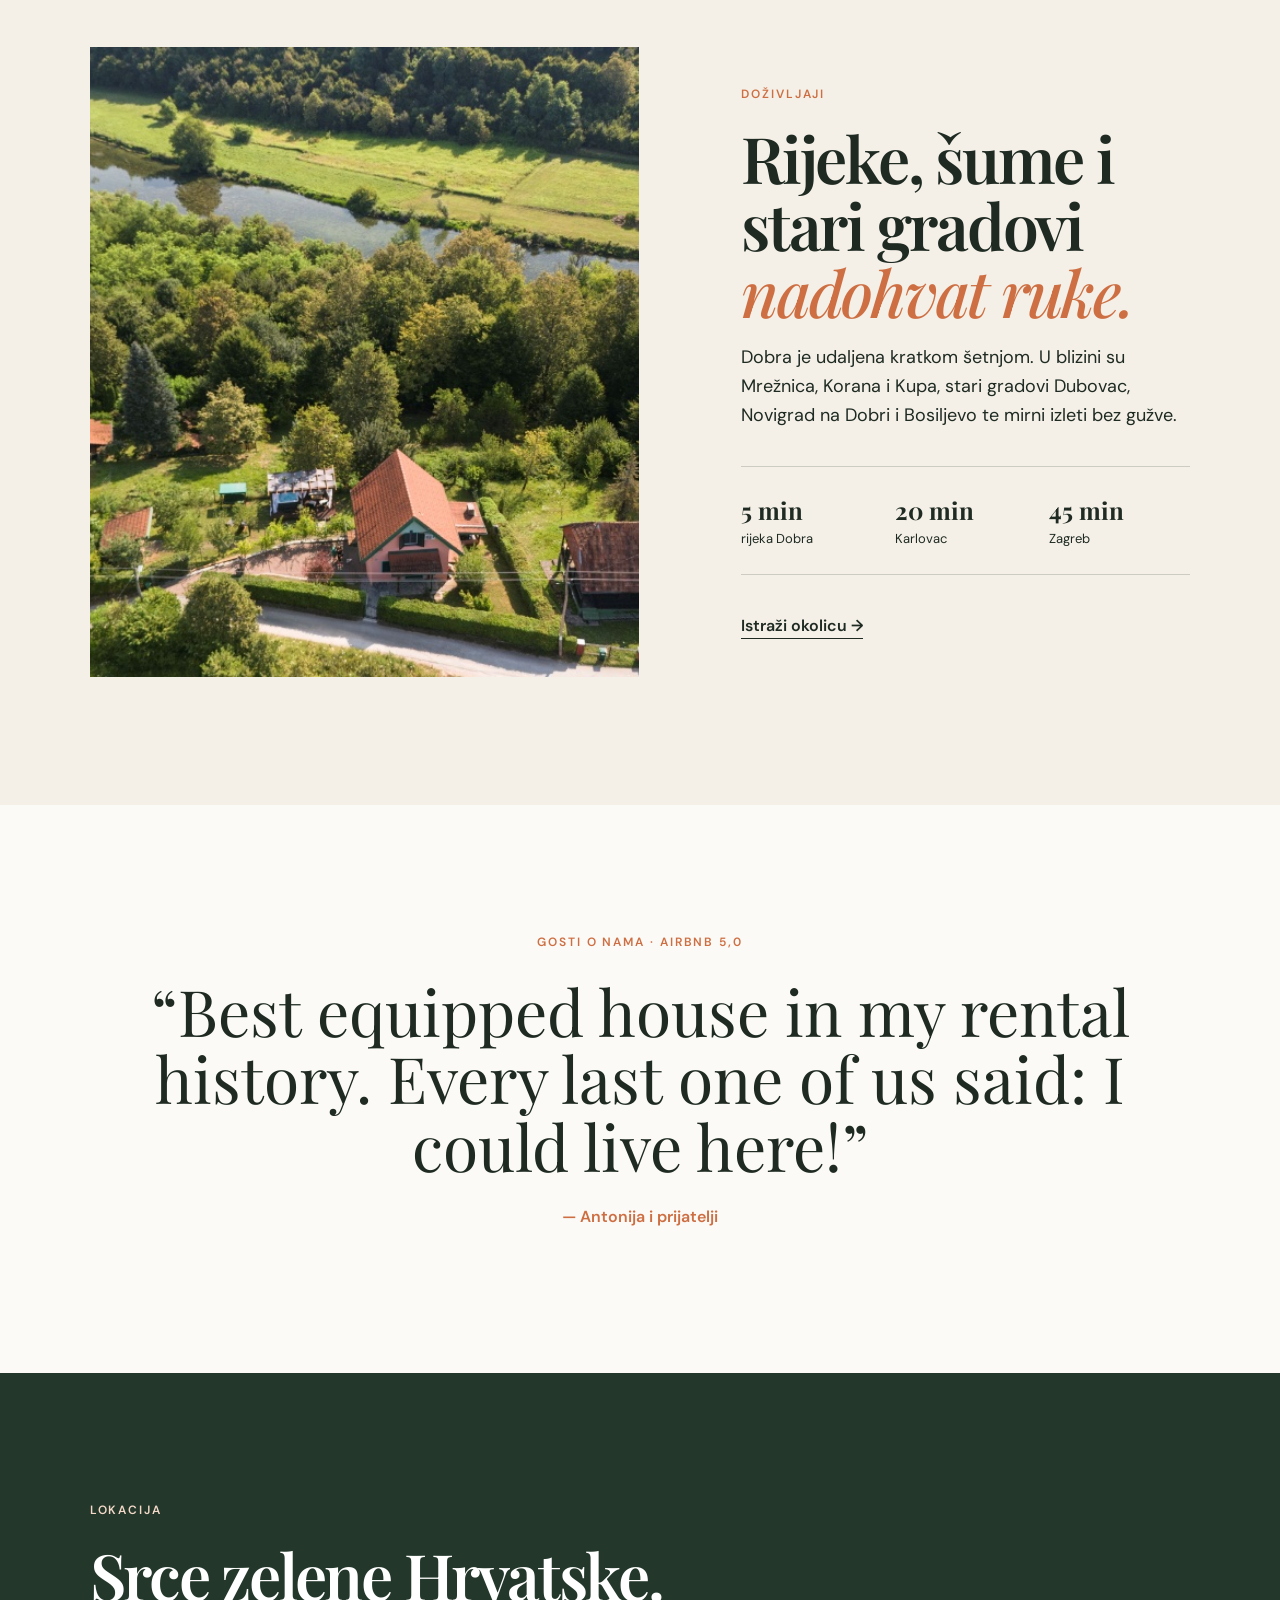
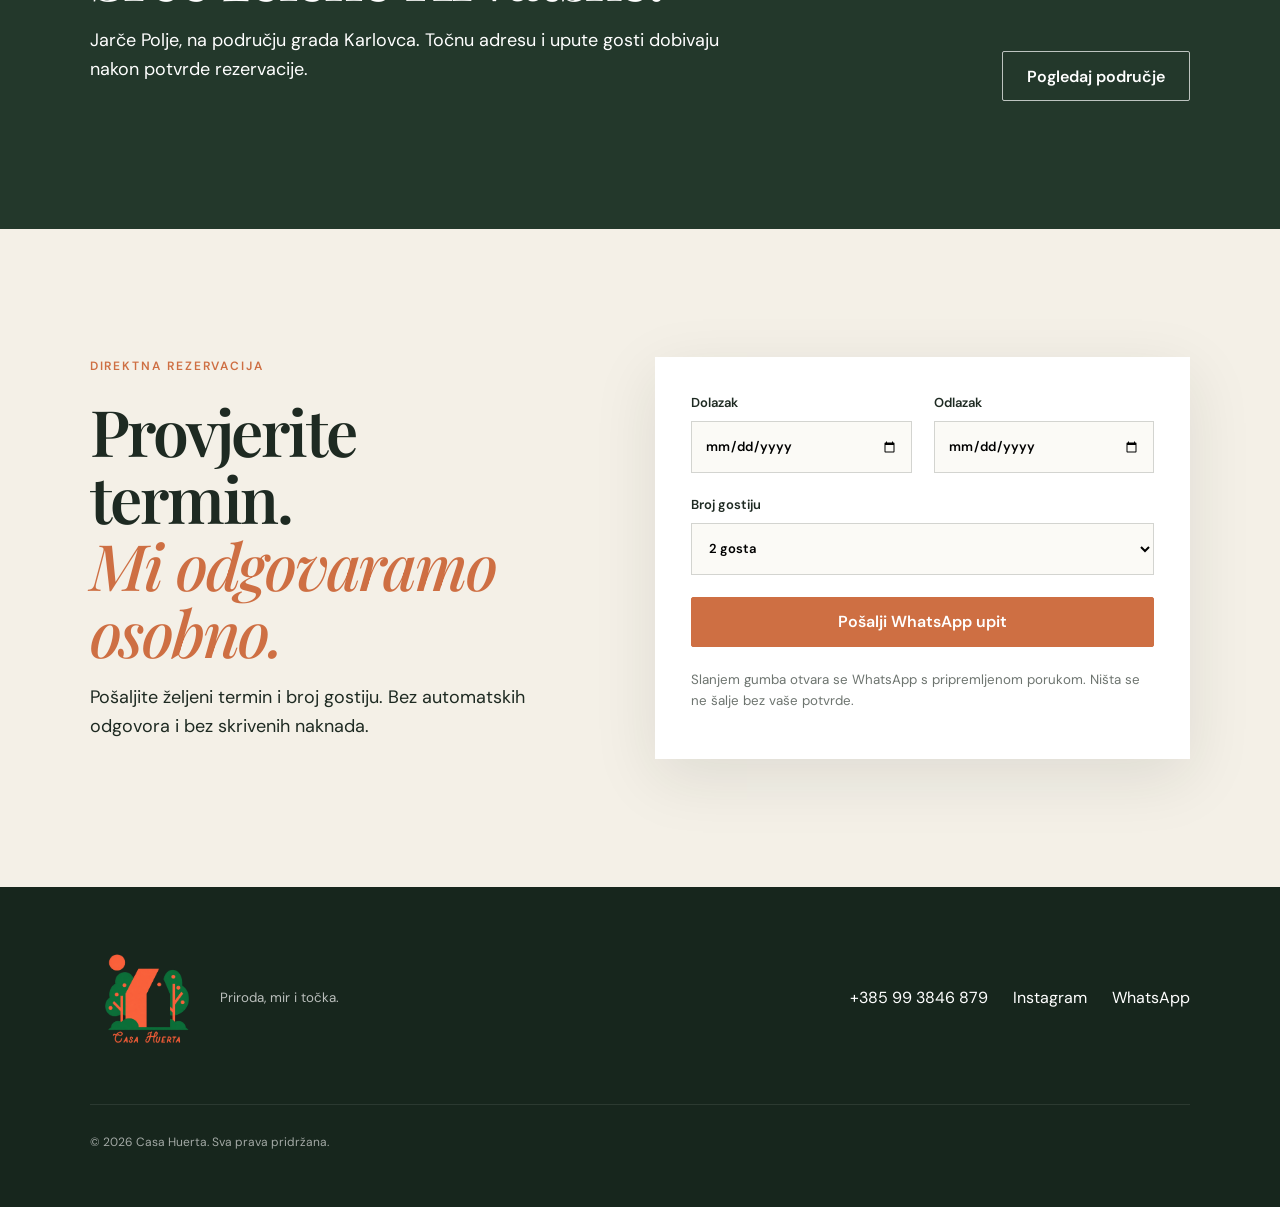
==== commit 8214561f: "Osvježi predmemoriju transparentnog loga" ====
--- a/index.html
+++ b/index.html
@@ -8,7 +8,7 @@
       content="Casa Huerta je privatna kuća za odmor uz rijeku Dobru, s jacuzzijem, kaminom i ograđenim vrtom, samo 45 minuta od Zagreba."
     />
     <title>Casa Huerta | Kuća za odmor uz rijeku Dobru</title>
-    <link rel="icon" type="image/png" href="assets/images/logo.png?v=3" />
+    <link rel="icon" type="image/png" href="assets/images/logo.png?v=4" />
     <link rel="preconnect" href="https://fonts.googleapis.com" />
     <link rel="preconnect" href="https://fonts.gstatic.com" crossorigin />
     <link
@@ -20,7 +20,7 @@
   <body>
     <header class="site-header" data-header>
       <a class="brand" href="#top" aria-label="Casa Huerta — početna">
-        <img class="brand-logo" src="assets/images/logo.png?v=3" alt="Casa Huerta" />
+        <img class="brand-logo" src="assets/images/logo.png?v=4" alt="Casa Huerta" />
       </a>
 
       <button class="menu-button" type="button" aria-expanded="false" aria-controls="main-nav" data-menu-button>
@@ -194,7 +194,7 @@
 
     <footer id="kontakt">
       <div class="footer-brand">
-        <img class="footer-logo" src="assets/images/logo.png?v=3" alt="Casa Huerta" />
+        <img class="footer-logo" src="assets/images/logo.png?v=4" alt="Casa Huerta" />
         <small>Priroda, mir i točka.</small>
       </div>
       <div class="footer-links">
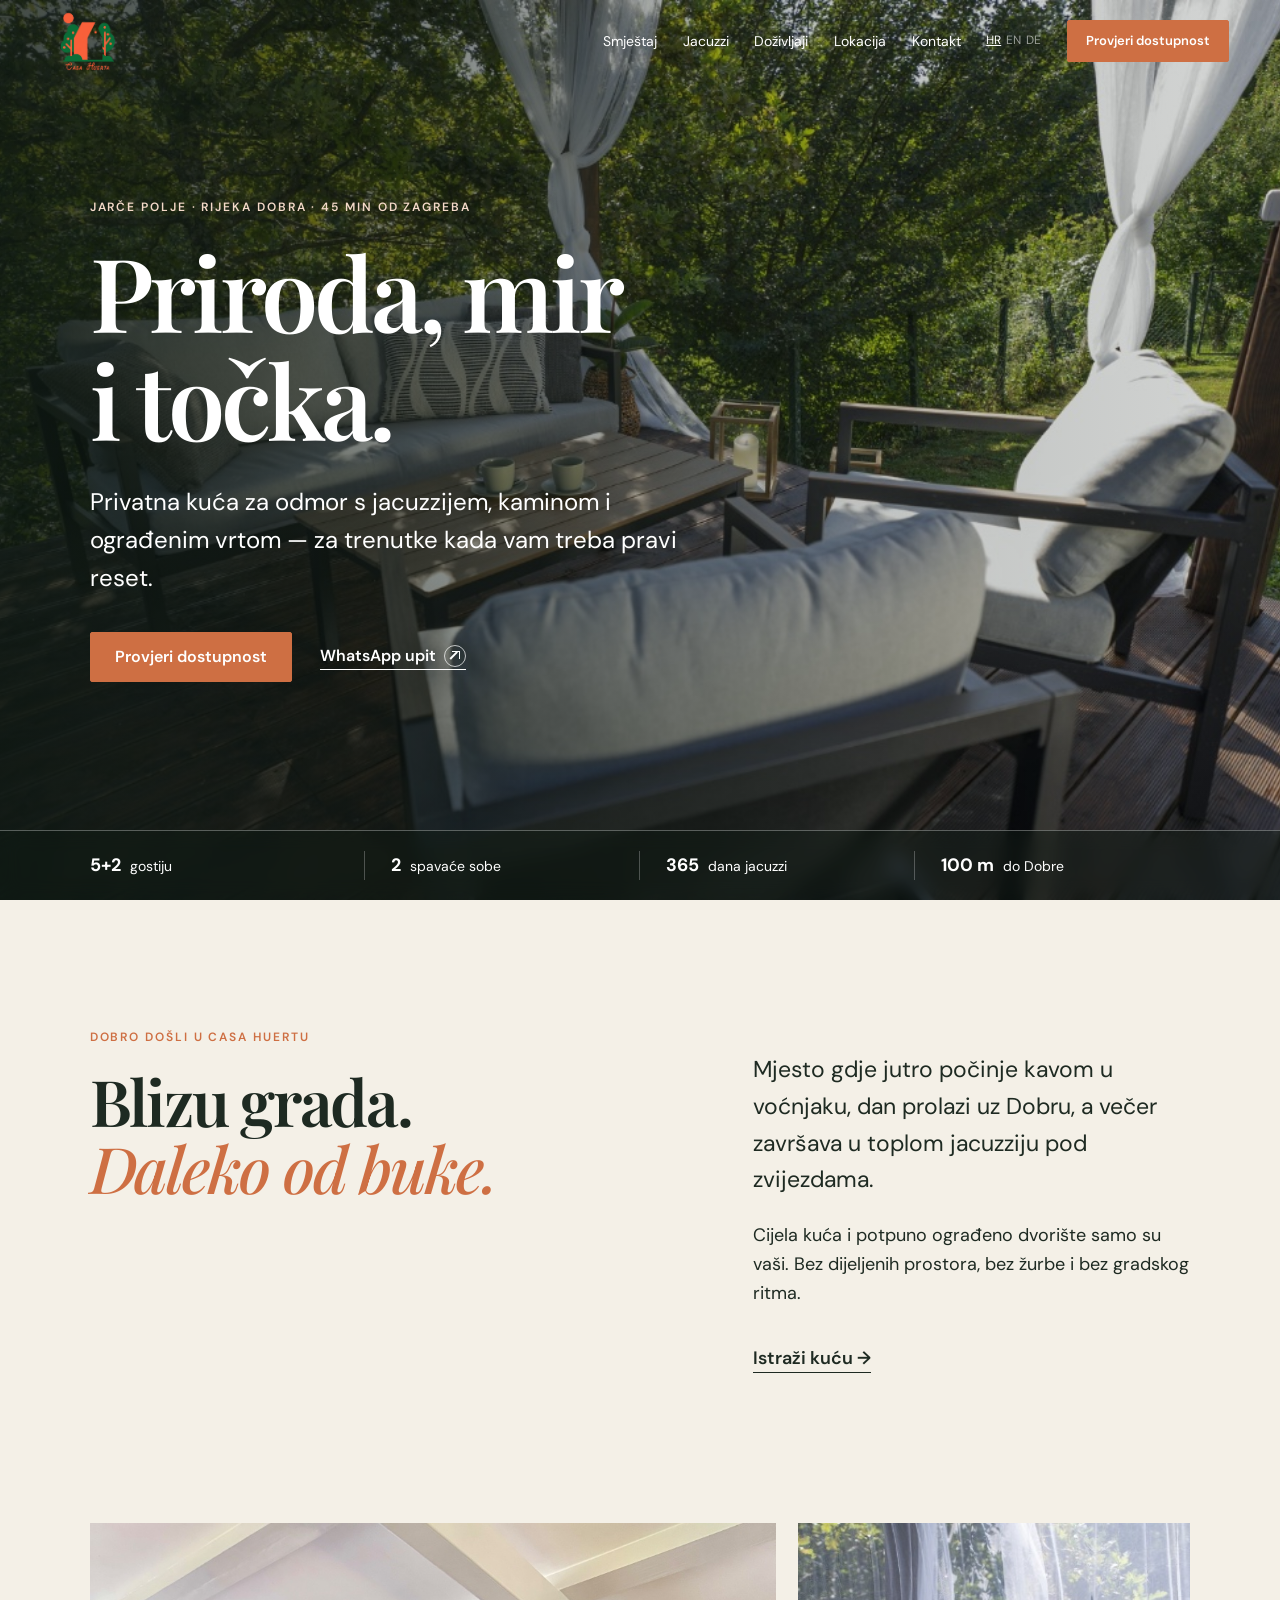
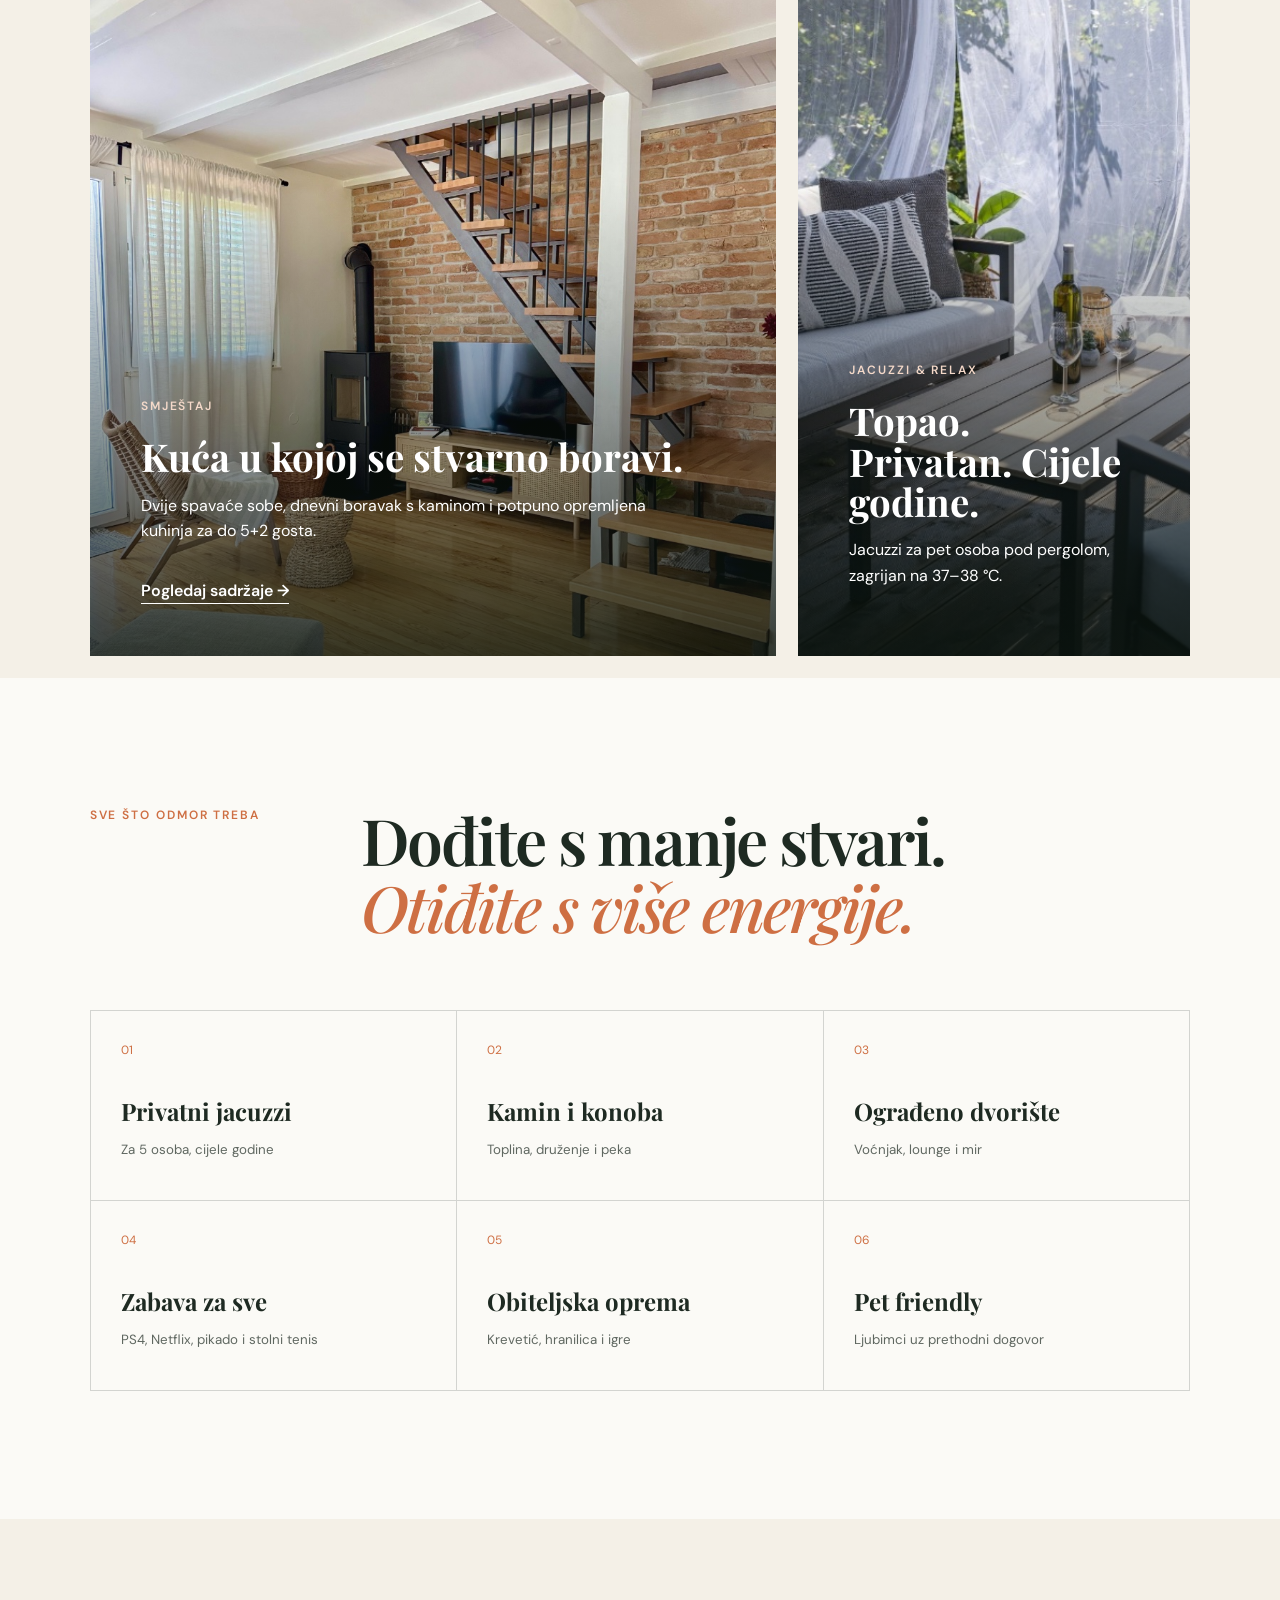
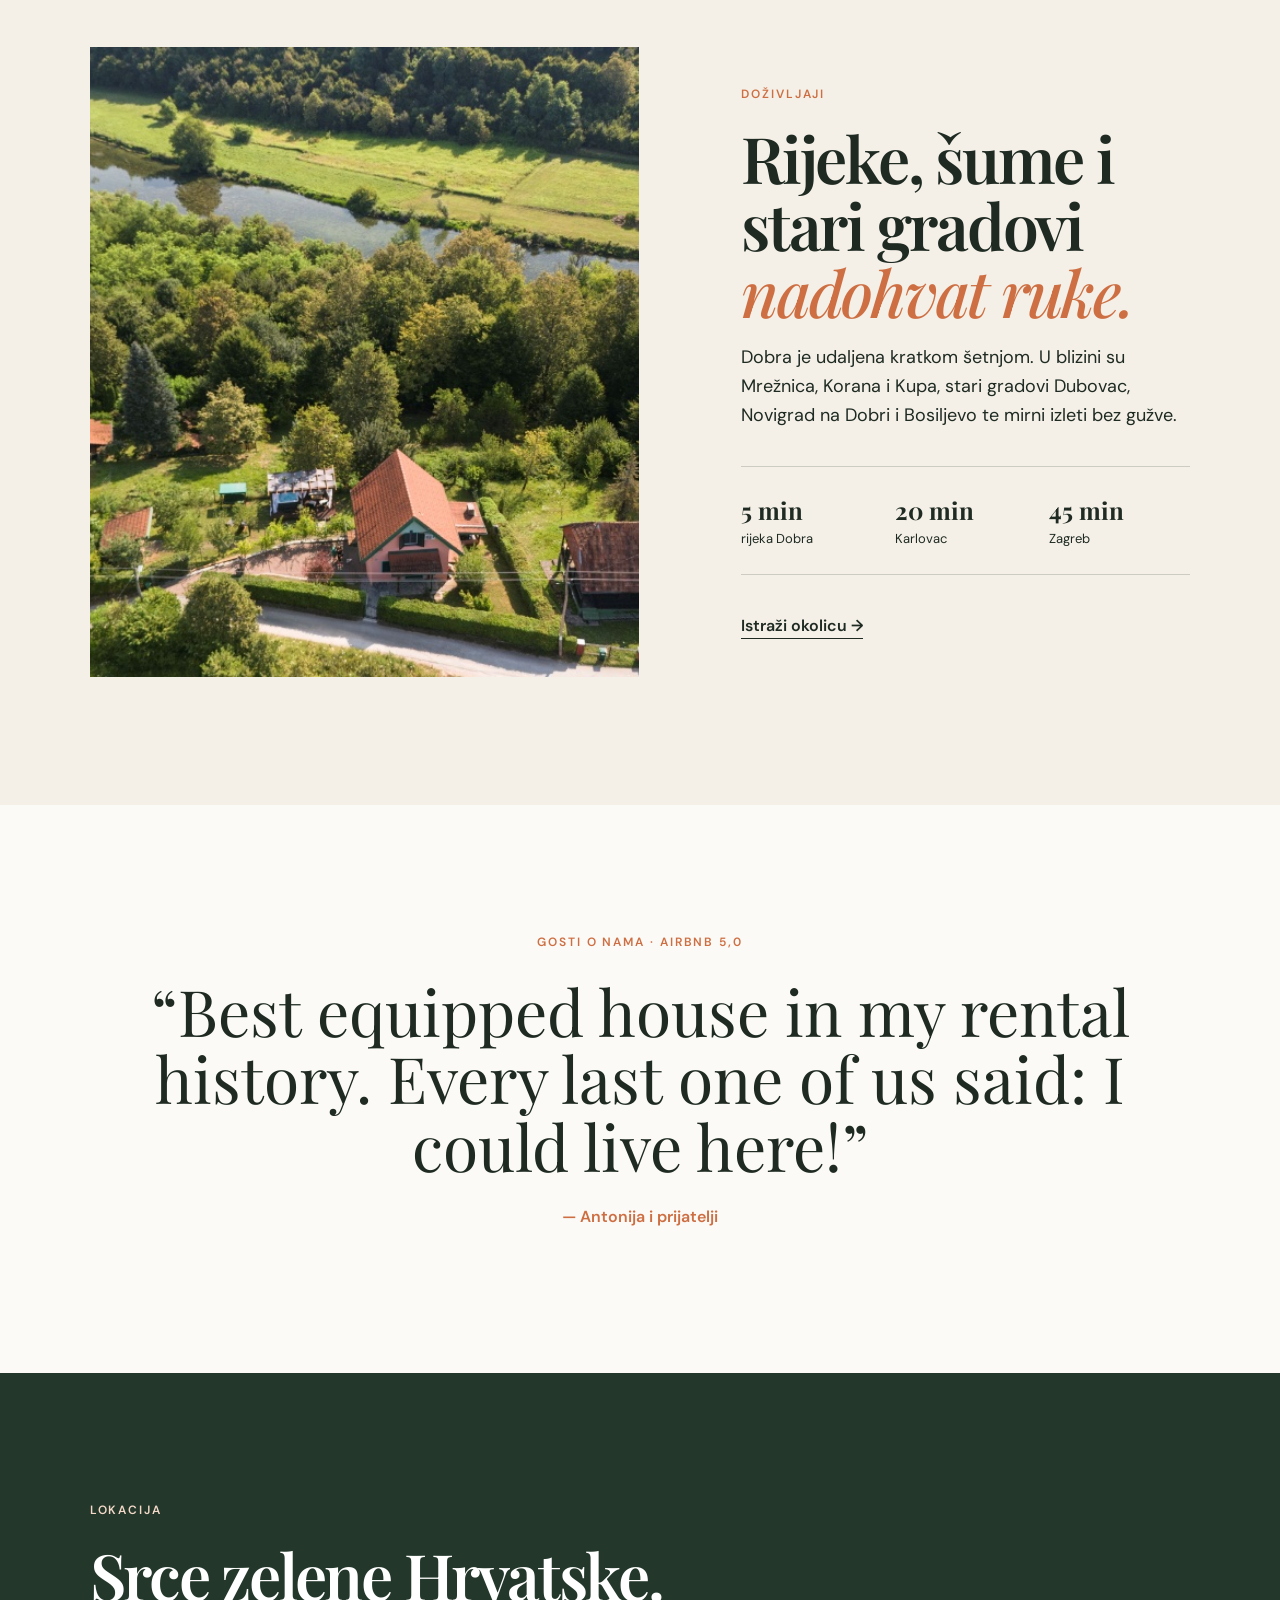
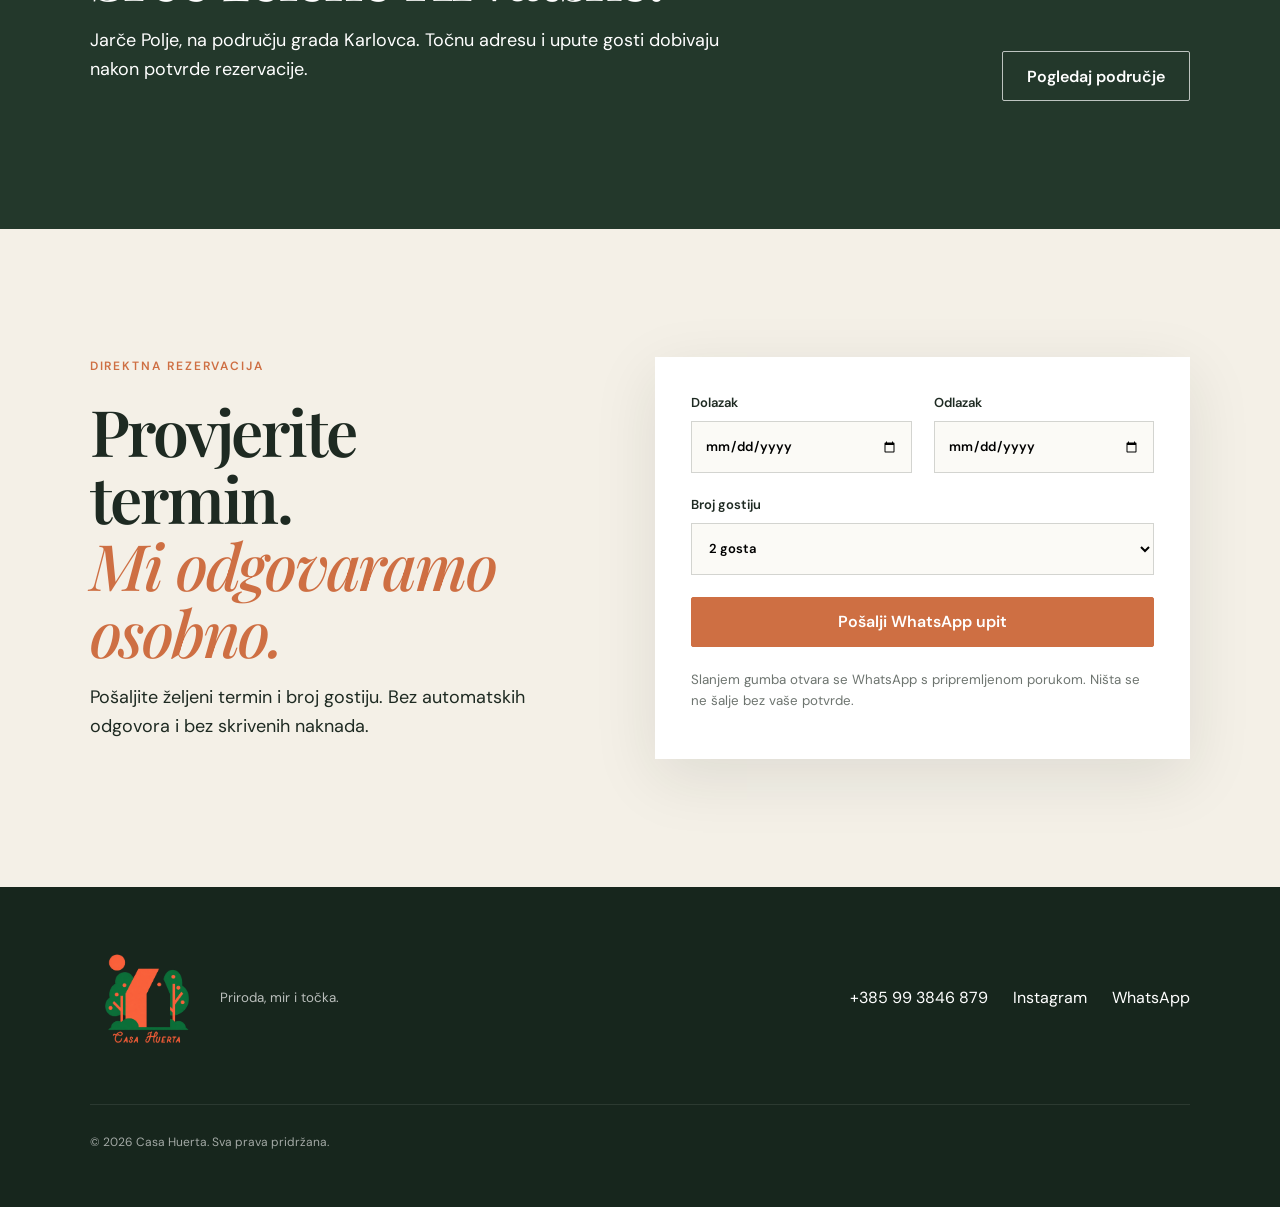
==== commit 6bcb4563: "Zamijeni emoji premium strelicom Dodaj minimalističku CSS strelicu u kružnom okviru uz WhatsApp upit" ====
--- a/index.html
+++ b/index.html
@@ -54,7 +54,9 @@
           </p>
           <div class="hero-actions">
             <a class="button" href="rezervacija/">Provjeri dostupnost</a>
-            <a class="text-link light-link" href="https://wa.me/385993846879" target="_blank" rel="noreferrer">WhatsApp upit ↗</a>
+            <a class="text-link light-link premium-link" href="https://wa.me/385993846879" target="_blank" rel="noreferrer">
+              WhatsApp upit <span class="premium-link-icon" aria-hidden="true"></span>
+            </a>
           </div>
         </div>
         <div class="quick-facts" aria-label="Osnovne informacije">
@@ -205,6 +207,6 @@
       <p>© <span data-year></span> Casa Huerta. Sva prava pridržana.</p>
     </footer>
 
-    <script src="script.js"></script>
+    <script src="script.js?v=4"></script>
   </body>
 </html>
--- a/styles.css
+++ b/styles.css
@@ -38,6 +38,11 @@
 .button-small { min-height: 42px; padding-inline: 18px; font-size: 13px; }
 .button-outline-light { border-color: rgba(255,255,255,.7); background: transparent; }
 .text-link { display: inline-block; margin-top: 18px; font-weight: 600; text-decoration: none; border-bottom: 1px solid currentColor; }
+.premium-link { display: inline-flex; align-items: center; gap: 8px; }
+.premium-link-icon { position: relative; display: inline-block; width: 22px; height: 22px; border: 1px solid rgba(255,255,255,.7); border-radius: 50%; transition: transform .2s ease, background .2s ease; }
+.premium-link-icon::before { content: ""; position: absolute; top: 5px; right: 5px; width: 7px; height: 7px; border-top: 1.5px solid currentColor; border-right: 1.5px solid currentColor; }
+.premium-link-icon::after { content: ""; position: absolute; left: 5px; bottom: 7px; width: 10px; height: 1.5px; background: currentColor; transform: rotate(-45deg); transform-origin: left center; }
+.premium-link:hover .premium-link-icon { transform: translate(2px,-2px); background: rgba(255,255,255,.1); }
 .light-link { color: white; }
 .eyebrow { margin: 0 0 20px; color: var(--terracotta); font-size: 12px; font-weight: 600; letter-spacing: .16em; text-transform: uppercase; }
 .eyebrow.light { color: #f4d9c9; }
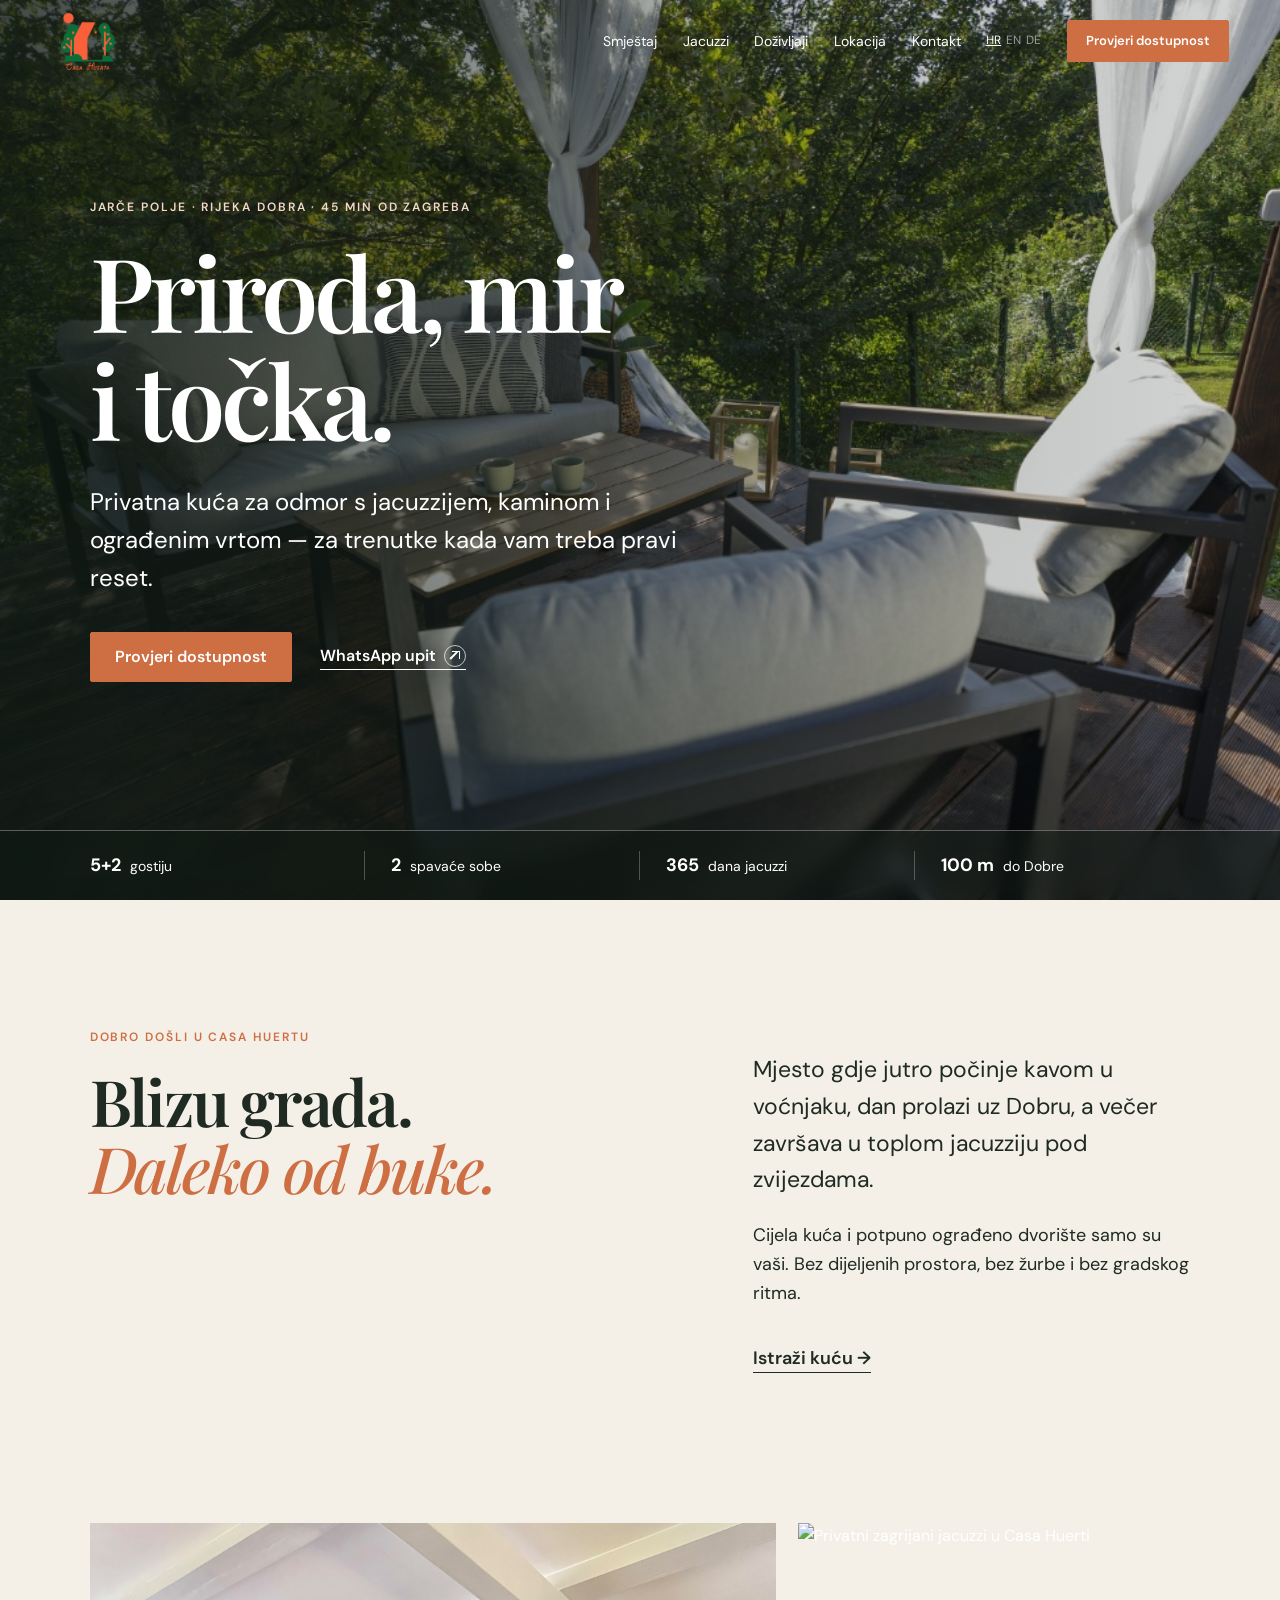
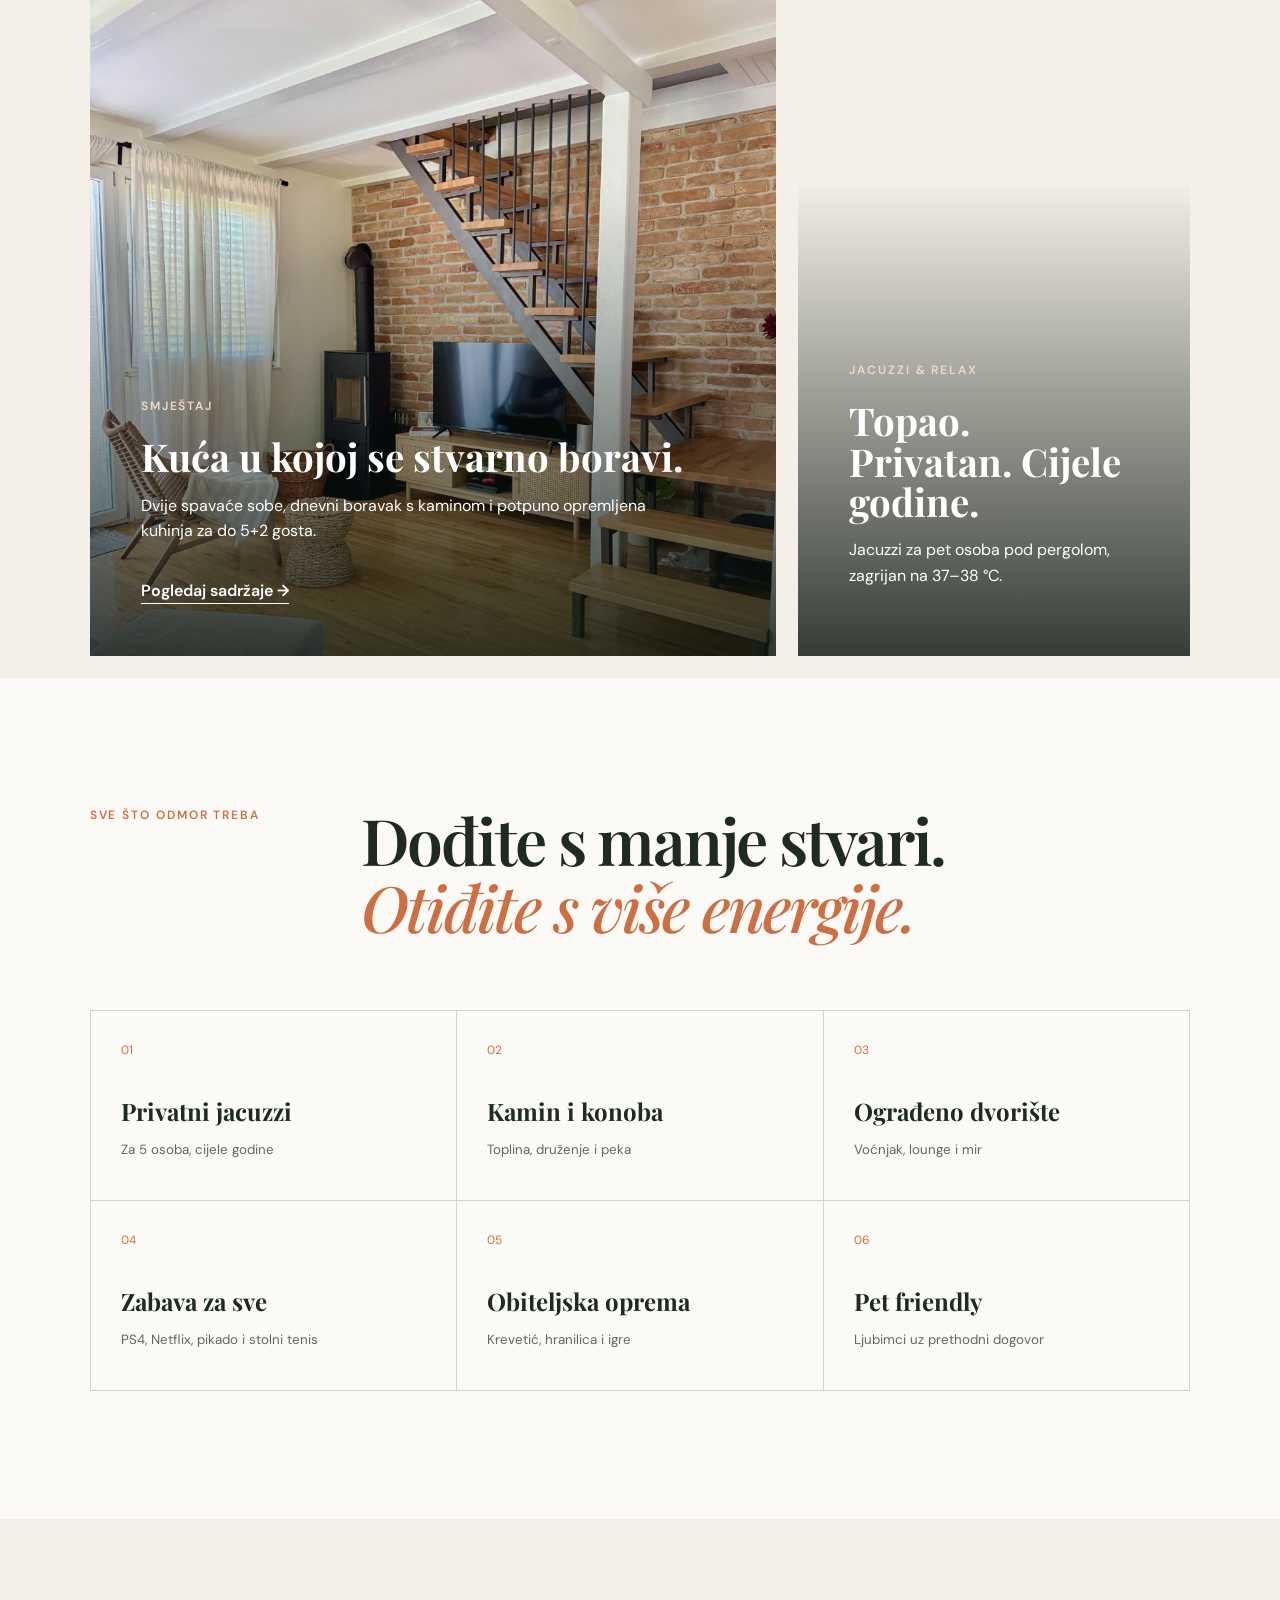
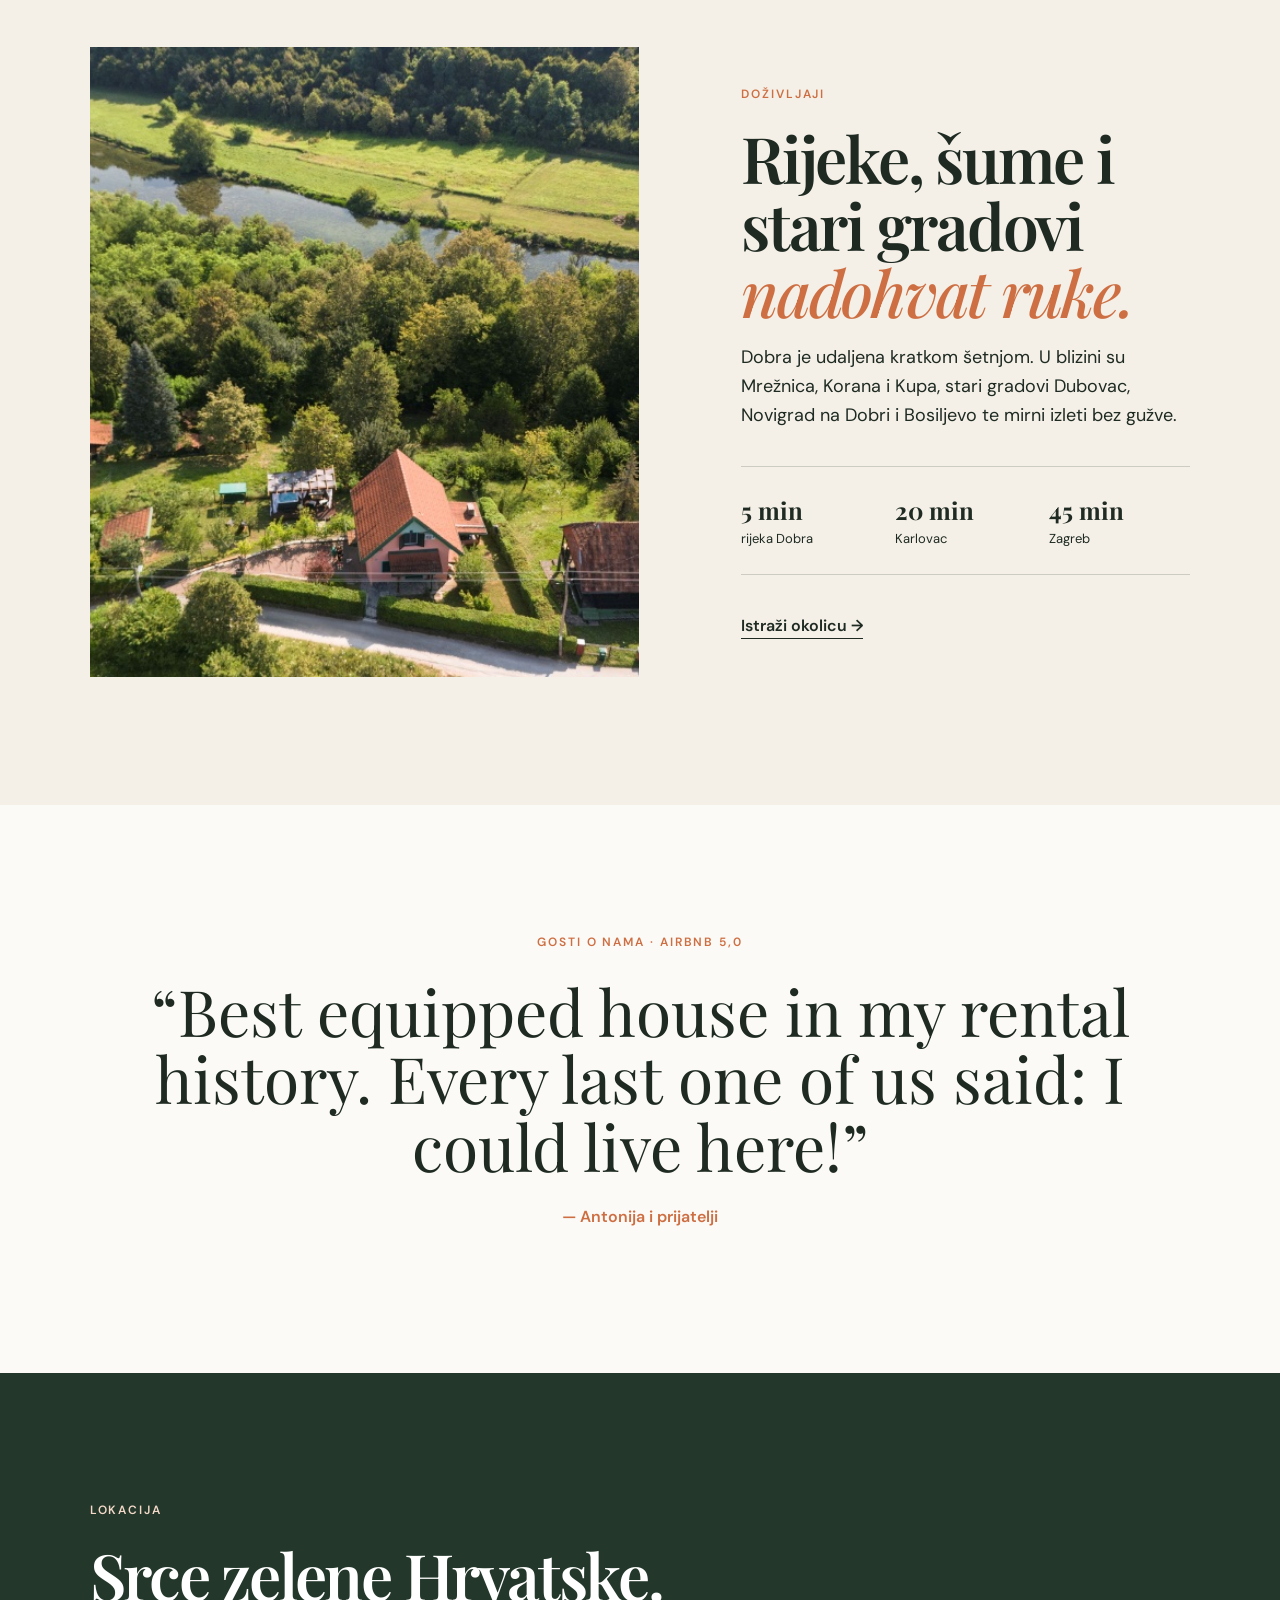
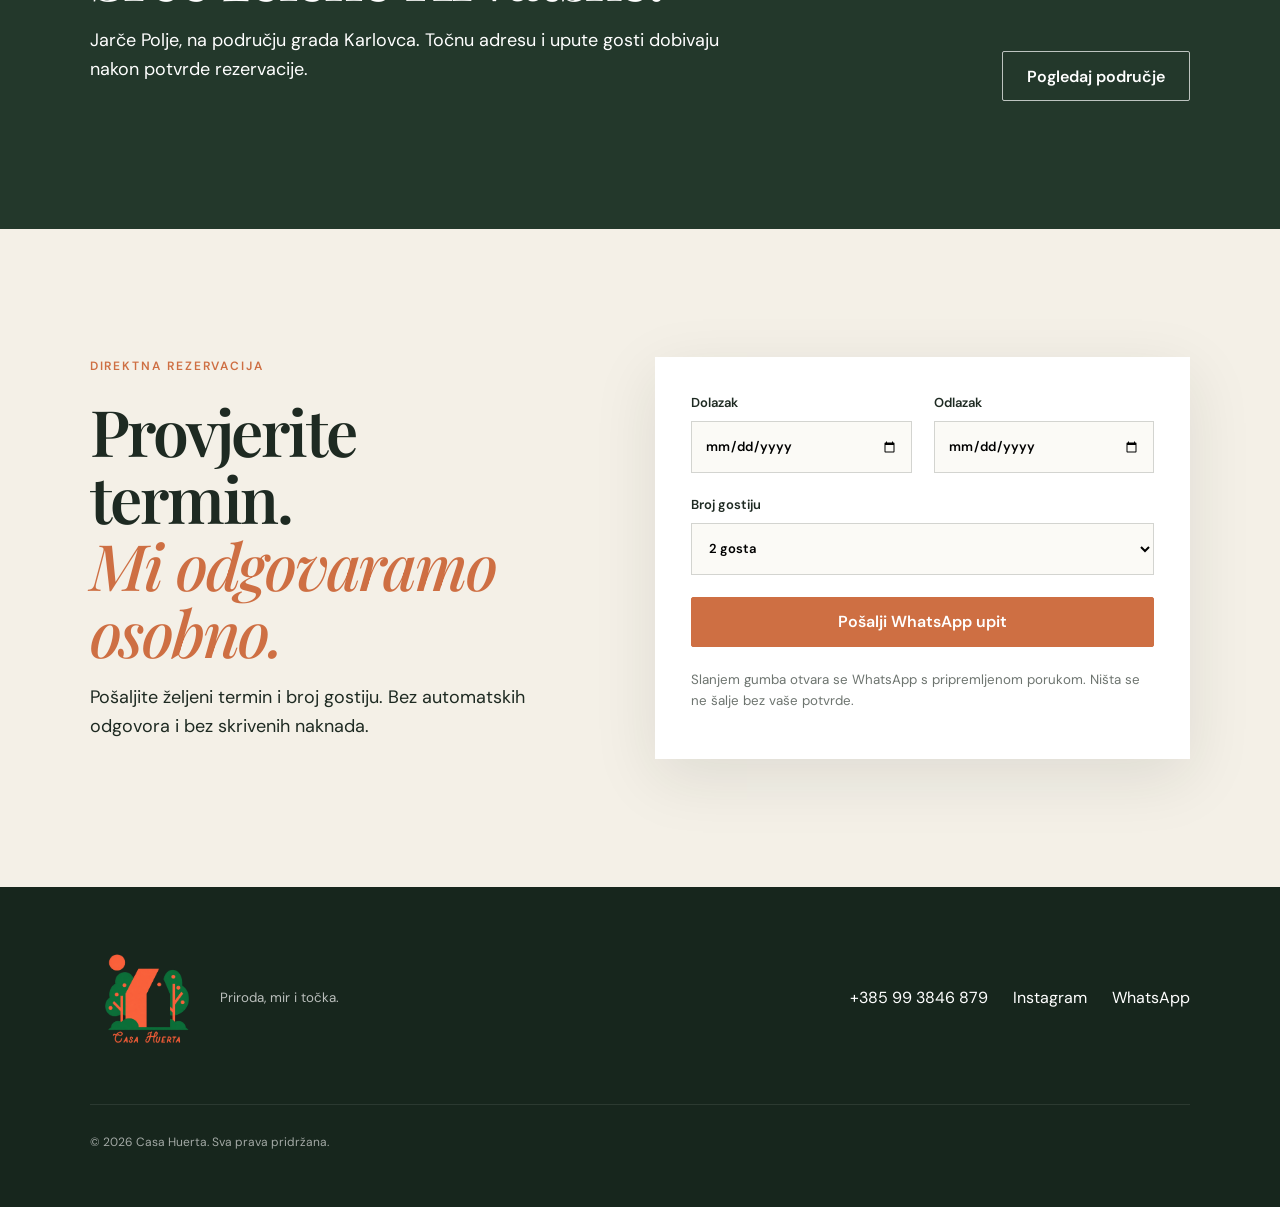
==== commit 15d9db90: "Zamijeni jacuzzi fotografiju na početnoj" ====
--- a/index.html
+++ b/index.html
@@ -15,7 +15,7 @@
       href="https://fonts.googleapis.com/css2?family=DM+Sans:wght@400;500;600&family=Playfair+Display:ital,wght@0,600;1,500&display=swap"
       rel="stylesheet"
     />
-    <link rel="stylesheet" href="styles.css" />
+    <link rel="stylesheet" href="styles.css?v=5" />
   </head>
   <body>
     <header class="site-header" data-header>
@@ -99,7 +99,7 @@
 
         <article class="feature-card" id="jacuzzi">
           <img
-            src="assets/images/jacuzzi-lounge.jpg"
+            src="assets/images/jacuzzi-lounge-v2.jpg"
             alt="Privatni zagrijani jacuzzi u Casa Huerti"
           />
           <div class="feature-card-copy">
